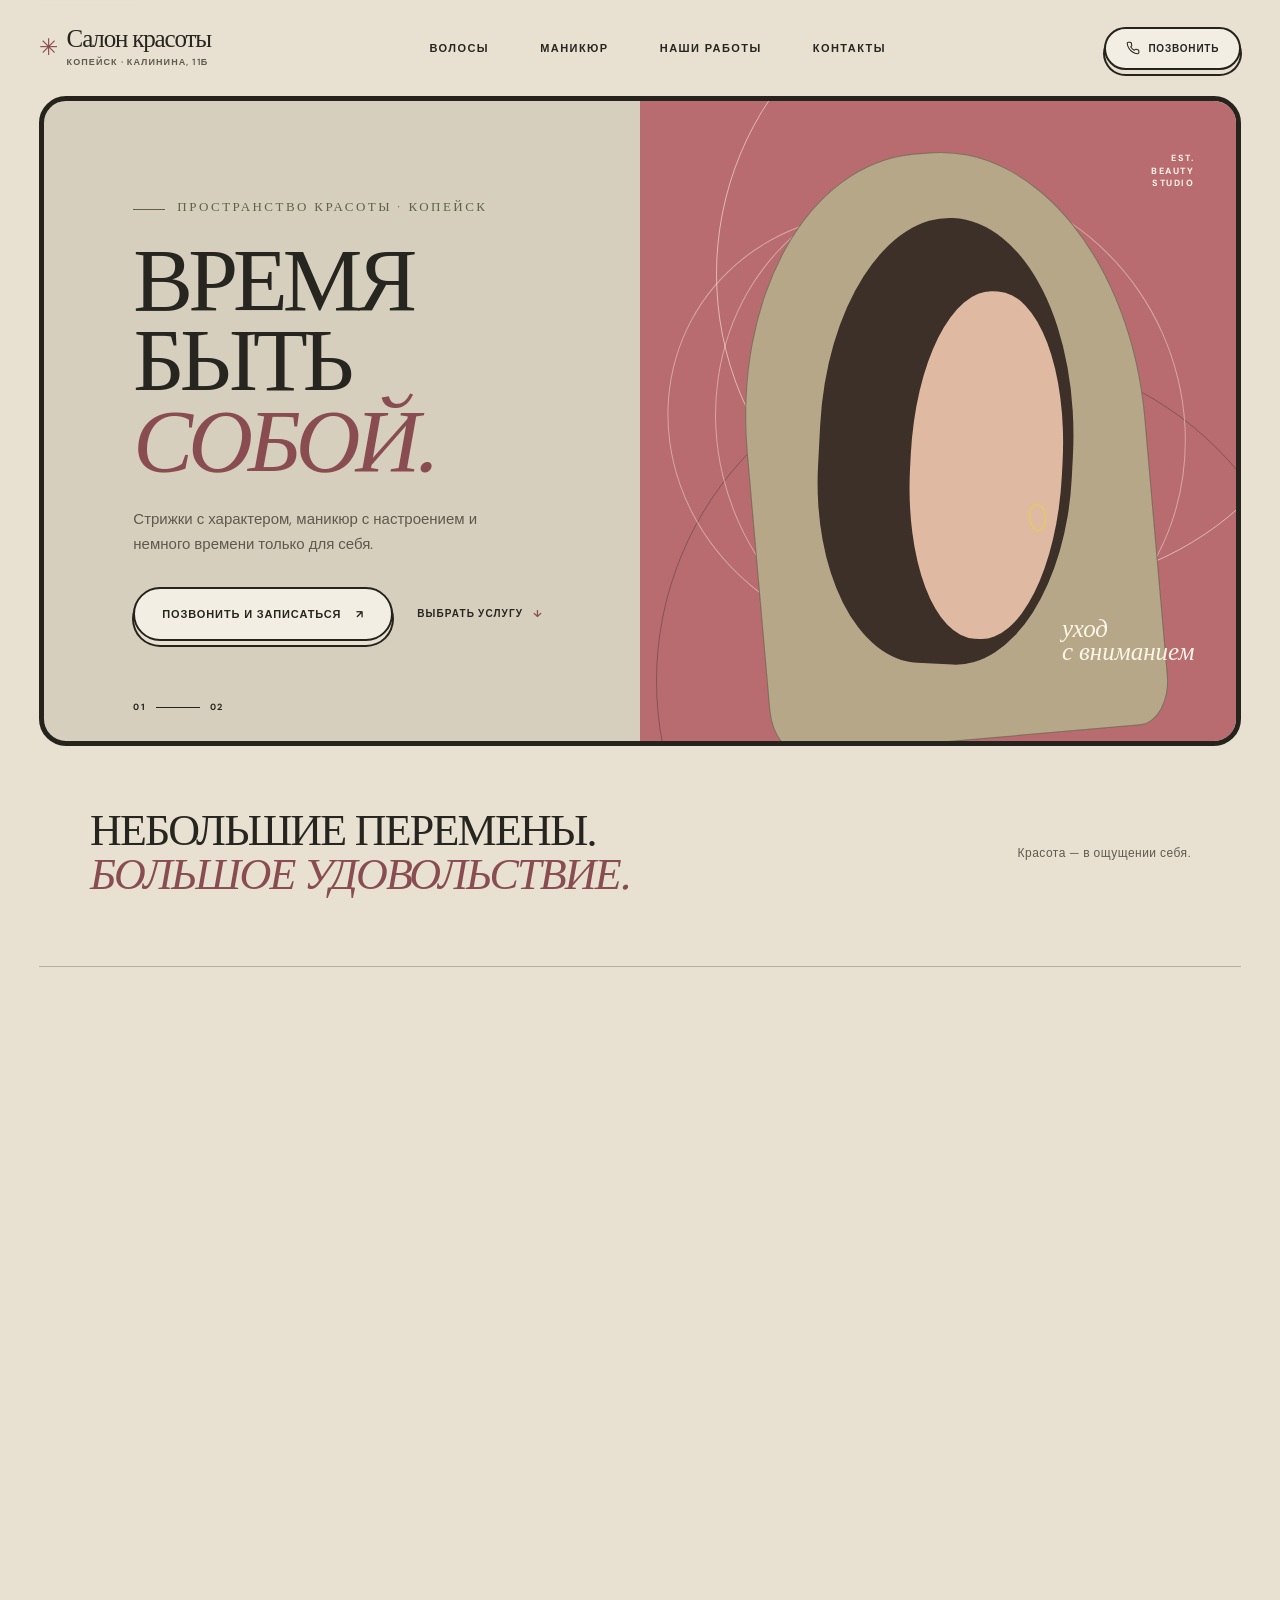
==== index.html @ 10f9276c "Add files via upload" ====
<!doctype html>
<html lang="ru">
  <head>
    <meta charset="utf-8">
    <meta name="viewport" content="width=device-width, initial-scale=1">
    <meta name="description" content="Салон красоты в Копейске на Калинина, 11Б: стрижки, окрашивание и маникюр. Ежедневно 10:00–19:00. Запись по телефону 8 902 618-16-42.">
    <meta name="theme-color" content="#e8e1d1">
    <meta name="format-detection" content="telephone=no">
    <title>Салон красоты в Копейске — красота в деталях</title>
    <meta property="og:type" content="website">
    <meta property="og:locale" content="ru_RU">
    <meta property="og:site_name" content="Салон красоты в Копейске">
    <meta property="og:title" content="Салон красоты в Копейске — красота в деталях">
    <meta property="og:description" content="Стрижки, окрашивание и маникюр на Калинина, 11Б в Копейске. Ежедневно 10:00–19:00. Запись по телефону 8 902 618-16-42.">
    <meta property="og:image" content="og-image.png">
    <meta property="og:image:width" content="1200">
    <meta property="og:image:height" content="630">
    <meta property="og:image:alt" content="Салон красоты в Копейске: логотип, адрес и телефон">
    <meta name="twitter:card" content="summary_large_image">
    <meta name="twitter:title" content="Салон красоты в Копейске — красота в деталях">
    <meta name="twitter:description" content="Стрижки, окрашивание и маникюр на Калинина, 11Б в Копейске. Ежедневно 10:00–19:00. Запись по телефону 8 902 618-16-42.">
    <meta name="twitter:image" content="og-image.png">
    <meta name="twitter:image:alt" content="Салон красоты в Копейске: логотип, адрес и телефон">
    <link rel="icon" href="favicon.svg" type="image/svg+xml">
    <link rel="icon" href="favicon.png" sizes="64x64" type="image/png">
    <link rel="preconnect" href="https://fonts.googleapis.com">
    <link rel="preconnect" href="https://fonts.gstatic.com" crossorigin>
    <link href="https://fonts.googleapis.com/css2?family=DM+Sans:wght@400;500;600;700&family=Goudy+Bookletter+1911&family=Sorts+Mill+Goudy:ital@0;1&display=swap" rel="stylesheet">
    <link rel="stylesheet" href="style.css">
    <script src="script.js" defer></script>
    <script type="application/ld+json">
      {
        "@context": "https://schema.org",
        "@type": "HairSalon",
        "name": "Салон красоты в Копейске",
        "description": "Салон красоты на Калинина, 11Б в Копейске: стрижки, окрашивание и маникюр. Запись по телефону.",
        "telephone": "+79026181642",
        "url": "/",
        "image": "og-image.png",
        "priceRange": "₽₽",
        "areaServed": "Копейск",
        "address": {
          "@type": "PostalAddress",
          "streetAddress": "ул. Калинина, 11Б",
          "addressLocality": "Копейск",
          "addressRegion": "Челябинская область",
          "postalCode": "456610",
          "addressCountry": "RU"
        },
        "geo": {
          "@type": "GeoCoordinates",
          "latitude": 55.0975,
          "longitude": 61.6125
        },
        "hasMap": "https://yandex.ru/maps/?ll=61.6125%2C55.0975&z=17&pt=61.6125%2C55.0975%2Cpm2rdm",
        "openingHoursSpecification": {
          "@type": "OpeningHoursSpecification",
          "dayOfWeek": ["Monday", "Tuesday", "Wednesday", "Thursday", "Friday", "Saturday", "Sunday"],
          "opens": "10:00",
          "closes": "19:00"
        }
      }
    </script>
  </head>
  <body>
    <a class="skip-link" href="#main">К содержанию</a>
    <header class="site-header">
      <a class="brand" href="index.html"><span class="brand-mark" aria-hidden="true">✳</span><span>Салон красоты<small>Копейск · Калинина, 11Б</small></span></a>
      <button class="menu-toggle" type="button" aria-expanded="false" aria-controls="header-panel" aria-label="Открыть меню">
        <svg class="menu-icon menu-icon-open" viewBox="0 0 24 24" fill="currentColor" aria-hidden="true"><circle cx="5" cy="12" r="1.9"/><circle cx="12" cy="12" r="1.9"/><circle cx="19" cy="12" r="1.9"/></svg>
        <svg class="menu-icon menu-icon-close" viewBox="0 0 24 24" fill="none" stroke="currentColor" stroke-width="1.8" stroke-linecap="round" aria-hidden="true"><path d="M6 6l12 12M18 6L6 18"/></svg>
      </button>
      <div class="header-panel" id="header-panel">
        <nav class="main-nav" aria-label="Главная навигация">
          <a href="hair.html">Волосы</a><a href="nails.html">Маникюр</a><a href="works.html">Наши работы</a><a href="#contacts">Контакты</a>
        </nav>
        <p class="panel-hours">Ежедневно 10:00–19:00</p>
        <div class="header-actions">
          <a class="button button-small header-call" href="tel:+79026181642">
            <svg viewBox="0 0 24 24" fill="none" stroke="currentColor" stroke-width="1.8" stroke-linecap="round" stroke-linejoin="round" aria-hidden="true"><path d="M22 16.92v3a2 2 0 0 1-2.18 2 19.79 19.79 0 0 1-8.63-3.07 19.5 19.5 0 0 1-6-6 19.79 19.79 0 0 1-3.07-8.67A2 2 0 0 1 4.11 2h3a2 2 0 0 1 2 1.72 12.84 12.84 0 0 0 .7 2.81 2 2 0 0 1-.45 2.11L8.09 9.91a16 16 0 0 0 6 6l1.27-1.27a2 2 0 0 1 2.11-.45 12.84 12.84 0 0 0 2.81.7A2 2 0 0 1 22 16.92z"/></svg>
            Позвонить
          </a>
          <a class="button button-small header-map" href="#contacts">
            <svg viewBox="0 0 24 24" fill="none" stroke="currentColor" stroke-width="1.8" stroke-linecap="round" stroke-linejoin="round" aria-hidden="true"><path d="M21 10c0 7-9 13-9 13s-9-6-9-13a9 9 0 0 1 18 0z"/><circle cx="12" cy="10" r="3"/></svg>
            Найти нас
          </a>
        </div>
      </div>
    </header>

    <main id="main" tabindex="-1">
      <section class="hero" aria-labelledby="hero-title">
        <div class="hero-copy">
          <p class="eyebrow"><span class="eyebrow-line"></span> Пространство красоты · Копейск</p>
          <h1 id="hero-title">Время<br>быть <em>собой.</em></h1>
          <p class="hero-description">Стрижки с характером, маникюр с настроением и немного времени только для себя.</p>
          <div class="hero-actions">
            <a class="button" href="tel:+79026181642">Позвонить и записаться <span aria-hidden="true">↗</span></a>
            <a class="text-link" href="#services">Выбрать услугу <span aria-hidden="true">↓</span></a>
          </div>
          <span class="hero-index">01 <i></i> 02</span>
        </div>
        <div class="hero-illustration" aria-hidden="true">
          <div class="orbit orbit-one"></div><div class="orbit orbit-two"></div>
          <div class="portrait-shape"><span class="portrait-hair"></span><span class="portrait-face"></span><span class="portrait-earring"></span></div>
          <span class="art-caption">уход<br>с вниманием</span><span class="art-stamp">EST.<br>BEAUTY<br>STUDIO</span>
        </div>
      </section>

      <section class="intro-strip" aria-label="О салоне"><p>Небольшие перемены.<br><em>Большое удовольствие.</em></p><span>Красота — в ощущении себя.</span></section>

      <section class="services-section" id="services" aria-labelledby="services-title">
        <div class="section-heading"><div><p class="eyebrow"><span class="eyebrow-line"></span> Выберите своё</p><h2 id="services-title">Услуги <em>с заботой.</em></h2></div><p>Подробности, цены и всё важное о каждом направлении — на отдельных страницах.</p></div>
        <div class="service-cards">
          <a class="service-card hair-card" href="hair.html"><span class="card-number">01 / ВОЛОСЫ</span><span class="card-art hair-art" aria-hidden="true"><i></i><i></i><i></i></span><span class="card-bottom"><span><strong>Мастер волос</strong><small>Стрижки · цвет · укладка</small></span><b aria-hidden="true">↗</b></span></a>
          <a class="service-card nails-card" href="nails.html"><span class="card-number">02 / НОГТИ</span><span class="card-art nails-art" aria-hidden="true"><i></i><i></i><i></i></span><span class="card-bottom"><span><strong>Мастер маникюра</strong><small>Уход · покрытие · дизайн</small></span><b aria-hidden="true">↗</b></span></a>
        </div>
      </section>

      <section class="visit-banner">
        <svg class="visit-flower" viewBox="0 0 220 260" fill="none" stroke="currentColor" stroke-width="1.2" stroke-linecap="round" stroke-linejoin="round" aria-hidden="true">
          <g opacity=".6">
            <path d="M110 252V130"/>
            <path d="M110 200c-26-2-43-16-49-43 27 0 45 15 49 43Z"/>
            <path d="M110 222c24-2 40-14 46-39-24 0-42 13-46 39Z"/>
            <ellipse cx="110" cy="84" rx="16" ry="40"/>
            <ellipse cx="110" cy="84" rx="16" ry="40" transform="rotate(60 110 84)"/>
            <ellipse cx="110" cy="84" rx="16" ry="40" transform="rotate(120 110 84)"/>
            <circle cx="110" cy="84" r="9"/>
          </g>
        </svg>
        <p class="eyebrow"><span class="eyebrow-line"></span> Будем рады знакомству</p>
        <h2>Ваше место<br><em>уже ждёт.</em></h2>
        <a class="button button-light" href="tel:+79026181642">Позвонить и записаться <span aria-hidden="true">↗</span></a>
      </section>

      <section class="contact-section" id="contacts" aria-labelledby="contacts-title">
        <div class="contact-copy">
          <p class="eyebrow"><span class="eyebrow-line"></span> Контакты</p>
          <h2 id="contacts-title">Запишитесь<br><em>по звонку.</em></h2>
          <p class="contact-note">Онлайн-записи нет — просто позвоните, и мы подберём удобное время и мастера.</p>
          <div class="contact-item">
            <span class="contact-label">Телефон</span>
            <div class="phone-line">
              <a class="contact-phone" href="tel:+79026181642">8 902 618-16-42</a>
              <button class="copy-button" type="button" data-copy="+79026181642" aria-label="Скопировать номер телефона 8 902 618-16-42">
                <svg viewBox="0 0 24 24" fill="none" stroke="currentColor" stroke-width="1.8" stroke-linecap="round" stroke-linejoin="round" aria-hidden="true"><rect x="9" y="9" width="11" height="11" rx="2"/><path d="M5 15H4a2 2 0 0 1-2-2V4a2 2 0 0 1 2-2h9a2 2 0 0 1 2 2v1"/></svg>
                <span class="copy-label" role="status" aria-live="polite">Скопировать</span>
              </button>
            </div>
          </div>
          <div class="contact-item">
            <span class="contact-label">Адрес</span>
            <p>г. Копейск, ул. Калинина, 11Б<br>(вход со двора)</p>
            <a class="contact-route" href="https://yandex.ru/maps/?rtext=~55.0975%2C61.6125&amp;rtt=auto" target="_blank" rel="noopener">Построить маршрут <span aria-hidden="true">↗</span></a>
          </div>
          <div class="contact-item">
            <span class="contact-label">График</span>
            <p>Ежедневно 10:00–19:00</p>
          </div>
          <div class="contact-item">
            <span class="contact-label">ВКонтакте</span>
            <a class="contact-route" href="https://vk.ru/club201550318" target="_blank" rel="noopener">Наша группа ВКонтакте <span aria-hidden="true">↗</span></a>
          </div>
          <a class="button" href="tel:+79026181642">Позвонить <span aria-hidden="true">↗</span></a>
        </div>
        <div class="contact-map">
          <iframe src="https://yandex.ru/map-widget/v1/?ll=61.6125%2C55.0975&amp;z=17&amp;pt=61.6125%2C55.0975%2Cpm2rdm" title="Салон красоты на карте: Копейск, ул. Калинина, 11Б" loading="lazy" allowfullscreen></iframe>
          <a class="map-overlay" href="https://yandex.ru/maps/?ll=61.6125%2C55.0975&amp;z=17&amp;pt=61.6125%2C55.0975%2Cpm2rdm" target="_blank" rel="noopener" aria-label="Открыть карту в Яндекс.Картах"></a>
          <a class="map-link" href="https://yandex.ru/maps/?ll=61.6125%2C55.0975&amp;z=17&amp;pt=61.6125%2C55.0975%2Cpm2rdm" target="_blank" rel="noopener">Открыть в Яндекс.Картах <span aria-hidden="true">↗</span></a>
        </div>
      </section>
    </main>

    <footer class="site-footer">
      <a class="brand footer-brand" href="index.html"><span class="brand-mark" aria-hidden="true">✳</span><span>Салон красоты<small>Копейск · Калинина, 11Б</small></span></a>
      <div class="footer-contact">
        <span>ЗАПИСЬ И ВОПРОСЫ</span>
        <div class="phone-line">
          <a class="footer-phone" href="tel:+79026181642">8 902 618-16-42</a>
          <button class="copy-button" type="button" data-copy="+79026181642" aria-label="Скопировать номер телефона 8 902 618-16-42">
            <svg viewBox="0 0 24 24" fill="none" stroke="currentColor" stroke-width="1.8" stroke-linecap="round" stroke-linejoin="round" aria-hidden="true"><rect x="9" y="9" width="11" height="11" rx="2"/><path d="M5 15H4a2 2 0 0 1-2-2V4a2 2 0 0 1 2-2h9a2 2 0 0 1 2 2v1"/></svg>
            <span class="copy-label" role="status" aria-live="polite">Скопировать</span>
          </button>
        </div>
      </div>
      <div class="footer-contact">
        <span>МЫ ЗДЕСЬ</span>
        <p>г. Копейск, ул. Калинина, 11Б<br>(вход со двора)</p>
        <p class="footer-hours">Ежедневно 10:00–19:00</p>
        <a class="footer-map-link" href="https://yandex.ru/maps/?ll=61.6125%2C55.0975&amp;z=17&amp;pt=61.6125%2C55.0975%2Cpm2rdm" target="_blank" rel="noopener">Найти на карте ↗</a>
        <a class="footer-map-link" href="https://vk.ru/club201550318" target="_blank" rel="noopener">ВКонтакте ↗</a>
      </div>
      <small class="copyright">Красота в деталях.</small>
    </footer>
  </body>
</html>
---- style.css ----
:root {
  color-scheme: light;
  --paper: #e8e1d1;
  --paper-light: #f3eee3;
  --ink: #27251f;
  --muted: #5f5a4e;
  --line: #26231d;
  --rose: #b96c70;
  --rose-dark: #884c51;
  --olive: #5e6249;
  --frame: clamp(7px, 1.15vw, 16px);
  --serif: "Goudy Bookletter 1911", "Sorts Mill Goudy", Georgia, serif;
  --body: "DM Sans", Arial, sans-serif;
}

* { box-sizing: border-box; }
html { scroll-behavior: smooth; scroll-padding-top: 110px; -webkit-text-size-adjust: 100%; }
body {
  min-width: 260px;
  margin: 0;
  color: var(--ink);
  background: var(--paper);
  font-family: var(--body);
  -webkit-font-smoothing: antialiased;
  -webkit-tap-highlight-color: transparent;
}
a { color: inherit; }
img, iframe { max-width: 100%; }
.skip-link { position: fixed; z-index: 100; top: 12px; left: 12px; padding: 14px 20px; border: 2px solid var(--line); border-radius: 999px; background: var(--paper-light); color: var(--ink); box-shadow: 0 6px 18px rgb(39 37 31 / 18%); font: 700 11px/1 var(--body); letter-spacing: .08em; text-decoration: none; text-transform: uppercase; transform: translateY(-180%); transition: transform .22s ease; }
.skip-link:focus { transform: translateY(0); }
main:focus { outline: none; }

.site-header, main, .site-footer { width: min(1320px, calc(100% - 2 * var(--frame) - 48px)); margin-inline: auto; }
.site-header { position: sticky; top: 0; z-index: 60; min-height: 96px; display: flex; align-items: center; justify-content: space-between; gap: 24px; }
.site-header::before { position: absolute; z-index: -1; inset: 0 -16px; border: 1px solid rgb(39 37 31 / 0%); border-radius: 0 0 22px 22px; background: rgb(232 225 209 / 0%); box-shadow: 0 10px 30px rgb(39 37 31 / 0%); backdrop-filter: blur(0); content: ""; pointer-events: none; transition: background .35s ease, border-color .35s ease, box-shadow .35s ease, backdrop-filter .35s ease; }
.site-header.is-scrolled::before { border-color: rgb(39 37 31 / 14%); background: rgb(232 225 209 / 92%); box-shadow: 0 10px 30px rgb(39 37 31 / 9%); backdrop-filter: blur(14px); }
.site-header .brand { transform-origin: left center; transition: transform .35s ease; }
.site-header.is-scrolled .brand { transform: scale(.95); }
.scroll-progress { position: absolute; z-index: 2; right: -16px; bottom: 0; left: -16px; height: 2px; border-radius: 2px; transform: scaleX(0); transform-origin: left center; background: var(--rose-dark); opacity: 0; pointer-events: none; transition: opacity .3s ease; }
.site-header.is-scrolled .scroll-progress { opacity: 1; }
.brand { display: inline-flex; align-items: center; gap: 10px; color: var(--ink); text-decoration: none; font: 400 25px/0.95 var(--serif); letter-spacing: -.045em; white-space: nowrap; }
.brand-mark { font: 23px/1 var(--body); color: var(--rose-dark); }
.brand small { display: block; margin-top: 7px; color: var(--muted); font: 600 9px/1.1 var(--body); letter-spacing: .12em; text-transform: uppercase; }
.main-nav { display: flex; align-items: center; gap: clamp(18px, 4vw, 54px); }
.main-nav a { position: relative; padding: 8px 0; color: var(--ink); font-size: 11px; font-weight: 700; letter-spacing: .13em; text-decoration: none; text-transform: uppercase; }
.main-nav a::after { position: absolute; right: 100%; bottom: 0; left: 0; height: 1px; background: var(--rose-dark); content: ""; transition: right .25s ease; }
.main-nav a:hover::after, .main-nav a.active::after { right: 0; }
.button { display: inline-flex; align-items: center; justify-content: center; gap: 15px; min-height: 54px; padding: 0 27px; border: 2px solid var(--line); border-radius: 999px; color: var(--ink); background: var(--paper-light); box-shadow: 0 5px 0 -1px var(--paper), 0 5px 0 1px var(--line); font-size: 11px; font-weight: 700; letter-spacing: .08em; text-decoration: none; text-transform: uppercase; transition: transform .22s ease, box-shadow .22s ease, background .22s ease; }
.button:hover { transform: translateY(3px); box-shadow: 0 2px 0 -1px var(--paper), 0 2px 0 1px var(--line); background: #fffaf0; }
.button:focus-visible, a:focus-visible, button:focus-visible { outline: 3px solid var(--rose); outline-offset: 5px; }
.button-small { min-height: 43px; padding-inline: 20px; font-size: 10px; }
.header-call { flex: 0 0 auto; gap: 8px; }
.header-call svg, .header-map svg { width: 14px; height: 14px; }
.header-panel { display: contents; }
.panel-hours { display: none; }
.header-actions { display: flex; align-items: center; gap: 10px; flex: 0 0 auto; }
.header-map { display: none; }
.menu-toggle { display: none; }
.menu-icon { width: 22px; height: 22px; }
.menu-icon-close { display: none; }

.hero { position: relative; display: grid; grid-template-columns: 1fr 1fr; min-height: min(650px, calc(100svh - 135px)); overflow: hidden; border: 5px solid var(--line); border-radius: 27px; background: #d6cfbd; isolation: isolate; }
.hero-copy { position: relative; z-index: 2; display: flex; flex-direction: column; align-items: flex-start; justify-content: center; padding: clamp(38px, 7vw, 100px); }
.eyebrow { display: flex; align-items: center; gap: 12px; margin: 0 0 24px; color: var(--olive); font: 400 13px/1.2 "Sorts Mill Goudy", Georgia, serif; letter-spacing: .19em; text-transform: uppercase; }
.eyebrow-line { display: inline-block; width: 32px; height: 1px; background: currentColor; }
h1, h2 { margin: 0; font: 400 clamp(48px, 7vw, 92px)/.9 var(--serif); letter-spacing: -.055em; text-transform: uppercase; }
h1 em, h2 em, .intro-strip em { color: var(--rose-dark); font-weight: 400; }
.hero-description { max-width: 370px; margin: 24px 0 29px; color: #5f594d; font-size: 15px; line-height: 1.7; }
.hero-actions { display: flex; align-items: center; flex-wrap: wrap; gap: 24px; }
.text-link { color: var(--ink); font-size: 10px; font-weight: 700; letter-spacing: .11em; text-decoration: none; text-transform: uppercase; }
.text-link span { margin-left: 7px; color: var(--rose-dark); }
.hero-index { position: absolute; bottom: 28px; left: clamp(38px, 7vw, 100px); display: flex; align-items: center; gap: 10px; font-size: 9px; font-weight: 700; letter-spacing: .15em; }
.hero-index i { width: 44px; height: 1px; background: var(--line); }
.hero-illustration { position: relative; min-height: 460px; overflow: hidden; background: var(--rose); }
.hero-illustration::before { position: absolute; top: -22%; right: -18%; width: 105%; aspect-ratio: 1; border: 1px solid rgb(255 246 229 / 55%); border-radius: 50%; content: ""; }
.hero-illustration::after { position: absolute; right: -13%; bottom: -42%; width: 110%; aspect-ratio: 1; border: 1px solid rgb(39 37 31 / 36%); border-radius: 50%; content: ""; }
.orbit { position: absolute; z-index: 1; border: 1px solid rgb(255 246 229 / 43%); border-radius: 50%; }
.orbit-one { inset: 12% 9% 10% 13%; transform: rotate(-24deg); }
.orbit-two { inset: 18% 20% 16% 4%; transform: rotate(28deg); }
.portrait-shape { position: absolute; z-index: 2; inset: 8% 15% 0 18%; overflow: hidden; border: 1px solid rgb(39 37 31 / 40%); border-radius: 48% 48% 8% 8%; background: #b5a787; transform: rotate(-5deg); }
.portrait-face { position: absolute; top: 17%; left: 26%; width: 50%; height: 65%; border-radius: 48% 48% 43% 43%; background: #dfb9a1; transform: rotate(7deg); }
.portrait-hair { position: absolute; z-index: 1; top: 11%; left: 18%; width: 64%; height: 76%; border-radius: 48% 52% 43% 43%; background: #3d3029; transform: rotate(8deg); }
.portrait-hair::after { position: absolute; top: 16%; left: 36%; width: 60%; height: 78%; border-radius: 48%; background: #dfb9a1; content: ""; }
.portrait-earring { position: absolute; z-index: 3; top: 61%; left: 69%; width: 18px; height: 28px; border: 2px solid #e4c66f; border-radius: 50%; }
.art-caption, .art-stamp { position: absolute; z-index: 3; color: #fff5e8; font: italic 25px/.92 var(--serif); }
.art-caption { right: 7%; bottom: 12%; }
.art-stamp { top: 8%; right: 7%; font: 700 9px/1.4 var(--body); letter-spacing: .17em; text-align: right; }

.intro-strip { display: flex; align-items: center; justify-content: space-between; gap: 30px; padding: 63px 4vw 69px; border-bottom: 1px solid rgb(39 37 31 / 27%); }
.intro-strip p { margin: 0; font: 400 clamp(24px, 3.6vw, 44px)/1 var(--serif); letter-spacing: -.04em; text-transform: uppercase; }
.intro-strip > span { color: var(--muted); font-size: 12px; letter-spacing: .04em; }
.services-section { padding: 86px 0 100px; }
.section-heading { display: flex; align-items: flex-end; justify-content: space-between; gap: 40px; margin-bottom: 36px; }
.section-heading .eyebrow { margin-bottom: 17px; }
.section-heading h2 { font-size: clamp(42px, 6vw, 72px); }
.section-heading > p { max-width: 330px; margin: 0 0 4px; color: var(--muted); font-size: 13px; line-height: 1.7; }
.service-cards { display: grid; grid-template-columns: repeat(2, 1fr); gap: 22px; }
.service-card { position: relative; display: flex; min-height: 410px; flex-direction: column; justify-content: space-between; overflow: hidden; padding: 24px; border: 1px solid rgb(39 37 31 / 50%); border-radius: 5px; text-decoration: none; transition: transform .25s ease; }
.service-card:hover { transform: translateY(-5px); }
.hair-card { background: #d5cdb9; }
.nails-card { background: #d9b8ad; }
.card-number { z-index: 1; font-size: 9px; font-weight: 700; letter-spacing: .17em; }
.card-art { position: absolute; inset: 0; display: grid; place-items: center; overflow: hidden; }
.hair-art i { position: absolute; width: 41%; height: 91%; border: 1px solid rgb(39 37 31 / 62%); border-radius: 50% 50% 45% 45%; transform: rotate(var(--turn, -12deg)); }
.hair-art i:nth-child(1) { --turn: -25deg; background: rgb(120 74 62 / 30%); }
.hair-art i:nth-child(2) { --turn: 5deg; width: 34%; }
.hair-art i:nth-child(3) { --turn: 27deg; background: rgb(119 123 96 / 30%); }
.nails-art i { position: absolute; width: 16%; height: 58%; border: 1px solid rgb(39 37 31 / 57%); border-radius: 999px; background: #eee1d0; transform: rotate(var(--turn, -26deg)) translateY(-5%); }
.nails-art i:nth-child(1) { --turn: -36deg; margin-left: -27%; height: 46%; }
.nails-art i:nth-child(2) { --turn: -8deg; }
.nails-art i:nth-child(3) { --turn: 18deg; margin-left: 27%; height: 49%; }
.card-bottom { position: relative; z-index: 1; display: flex; align-items: flex-end; justify-content: space-between; padding: 18px; background: rgb(243 238 227 / 94%); }
.card-bottom strong { display: block; font: 400 28px/1 var(--serif); letter-spacing: -.04em; }
.card-bottom small { display: block; margin-top: 7px; color: var(--muted); font-size: 10px; letter-spacing: .08em; text-transform: uppercase; }
.card-bottom b { font-size: 23px; font-weight: 400; }
.visit-banner { position: relative; overflow: hidden; padding: 70px clamp(28px, 8vw, 100px); color: var(--paper-light); background: var(--ink); }
.visit-banner::after { position: absolute; top: -94%; right: 2%; width: 47%; aspect-ratio: 1; border: 1px solid rgb(243 238 227 / 20%); border-radius: 50%; content: ""; }
.visit-banner .eyebrow { color: #d5c694; }
.visit-banner h2 { position: relative; z-index: 1; margin-bottom: 34px; }
.visit-banner h2 em { color: #d8a3a0; }
.visit-flower { position: absolute; z-index: 0; right: clamp(8px, 5vw, 64px); bottom: -38px; width: clamp(150px, 19vw, 230px); color: #d5c694; pointer-events: none; }
.visit-banner .eyebrow, .visit-banner .button { position: relative; z-index: 1; }
.button-light { position: relative; z-index: 1; color: var(--ink); }

.contact-section { display: grid; grid-template-columns: 1fr 1.05fr; align-items: stretch; gap: clamp(30px, 5vw, 70px); padding: 80px 0 90px; }
.contact-copy { display: flex; flex-direction: column; align-items: flex-start; justify-content: center; }
.contact-copy h2 { margin-bottom: 18px; font-size: clamp(42px, 5.5vw, 70px); }
.contact-note { max-width: 380px; margin: 0 0 28px; color: var(--muted); font-size: 13px; line-height: 1.7; }
.contact-item { width: 100%; padding: 17px 0; border-top: 1px solid rgb(39 37 31 / 24%); }
.contact-item:last-of-type { margin-bottom: 28px; border-bottom: 1px solid rgb(39 37 31 / 24%); }
.contact-label { display: block; margin-bottom: 8px; color: var(--muted); font-size: 9px; font-weight: 700; letter-spacing: .14em; text-transform: uppercase; }
.contact-item p { margin: 0; font-size: 14px; line-height: 1.6; }
.contact-phone { font: 400 clamp(26px, 3vw, 34px)/1 var(--serif); letter-spacing: -.02em; text-decoration: none; }
.contact-route { display: inline-block; margin-top: 10px; color: var(--rose-dark); font-size: 9px; font-weight: 700; letter-spacing: .08em; text-decoration: none; text-transform: uppercase; border-bottom: 1px solid currentColor; padding-bottom: 2px; }
.phone-line { display: flex; align-items: center; flex-wrap: wrap; gap: 10px; }
.copy-button { display: inline-flex; align-items: center; gap: 7px; min-height: 34px; padding: 0 12px; border: 1px solid rgb(39 37 31 / 45%); border-radius: 999px; color: var(--ink); background: transparent; font: 700 9px/1 var(--body); letter-spacing: .09em; text-transform: uppercase; cursor: pointer; transition: background .2s ease, color .2s ease, border-color .2s ease; }
.copy-button svg { width: 14px; height: 14px; flex: 0 0 auto; }
.copy-button:hover { background: var(--paper-light); }
.copy-button.is-copied { color: var(--paper-light); background: var(--ink); border-color: var(--ink); }
.contact-map { position: relative; min-height: 460px; overflow: hidden; border: 1px solid rgb(39 37 31 / 45%); background: #d6cfbd; }
.contact-map iframe { position: absolute; inset: 0; display: block; width: 100%; height: 100%; min-height: 460px; border: 0; }
.map-overlay { display: none; }
.map-link { position: absolute; right: 14px; bottom: 14px; display: inline-flex; align-items: center; justify-content: center; gap: 8px; min-height: 44px; padding: 0 18px; border: 2px solid var(--line); border-radius: 999px; color: var(--paper-light); background: var(--ink); box-shadow: 0 3px 0 rgb(39 37 31 / 25%); font-size: 9px; font-weight: 700; letter-spacing: .08em; text-decoration: none; text-transform: uppercase; }
.map-link:hover { background: #3a372e; }

.site-footer { display: grid; grid-template-columns: 1.3fr 1.1fr 1fr auto; align-items: start; gap: 25px; padding-block: 44px; }
.footer-brand { font-size: 21px; }
.footer-contact span { display: block; margin-bottom: 9px; color: var(--muted); font-size: 8px; font-weight: 700; letter-spacing: .14em; }
.footer-contact a, .footer-contact p { margin: 0; font-size: 12px; font-weight: 600; line-height: 1.6; text-decoration: none; }
.footer-phone { font-size: 13px; }
.footer-map-link { display: inline-block; margin-top: 8px; padding-bottom: 2px; color: var(--rose-dark); font-size: 9px; font-weight: 700; letter-spacing: .08em; text-transform: uppercase; border-bottom: 1px solid currentColor; }
.footer-contact .footer-hours { margin-top: 6px; color: var(--muted); font-weight: 500; }
.copyright { align-self: center; justify-self: end; color: var(--muted); font-size: 9px; }

.inner-page { padding-bottom: 65px; }
.page-hero { position: relative; min-height: 430px; overflow: hidden; padding: clamp(36px, 7vw, 80px); border: 5px solid var(--line); background: #d6cfbd; isolation: isolate; }
.page-hero > :not(.page-art) { position: relative; z-index: 2; }
.page-hero h1 { max-width: 650px; font-size: clamp(52px, 7vw, 88px); }
.page-hero > p:not(.eyebrow) { max-width: 430px; margin: 20px 0 27px; color: var(--muted); font-size: 14px; line-height: 1.7; }
.page-art { position: absolute; z-index: 1; top: 0; right: 0; width: 42%; height: 100%; overflow: hidden; background: var(--rose); }
.page-art::before, .page-art::after { position: absolute; border: 1px solid rgb(243 238 227 / 48%); border-radius: 50%; content: ""; }
.page-art::before { inset: 7% -20% -22% 6%; }
.page-art::after { inset: 21% 10% 5% -8%; }
.hair-page-art span { position: absolute; top: 14%; left: 34%; width: 42%; height: 82%; border: 1px solid rgb(39 37 31 / 60%); border-radius: 49% 51% 5% 5%; background: #805148; }
.hair-page-art i { position: absolute; top: 8%; left: 28%; width: 47%; height: 90%; border: 1px solid rgb(39 37 31 / 50%); border-radius: 48%; transform: rotate(18deg); }
.nails-page-art { background: #a58e6e; }
.nails-page-art span { position: absolute; top: 20%; left: 31%; width: 28%; height: 60%; border: 1px solid rgb(39 37 31 / 55%); border-radius: 55% 45% 48% 52%; background: #ecd8c4; transform: rotate(25deg); }
.nails-page-art i, .nails-page-art b { position: absolute; top: 39%; left: 57%; width: 24%; height: 34%; border: 1px solid rgb(39 37 31 / 55%); border-radius: 50%; background: #d5a4a0; transform: rotate(42deg); }
.nails-page-art b { top: 17%; left: 63%; width: 13%; height: 13%; background: transparent; }
.works-hero { background: #d9c7b7; }
.works-page-art { display: grid; place-items: center; background: #777b60; }
.works-page-art span { z-index: 1; color: #f5eddf; font: italic clamp(38px, 6vw, 78px)/.8 var(--serif); }
.works-page-art i { position: absolute; inset: 14%; border: 1px solid rgb(243 238 227 / 50%); border-radius: 50%; transform: rotate(35deg) scaleX(.7); }
.price-section { padding: 76px 0 0; }
.price-section .section-heading { align-items: flex-end; }
.price-list { padding: 0; margin: 0 0 32px; list-style: none; border-top: 1px solid rgb(39 37 31 / 55%); }
.price-list li { display: flex; justify-content: space-between; gap: 20px; padding: 18px 4px; border-bottom: 1px solid rgb(39 37 31 / 24%); font-size: 14px; }
.price-list strong { flex: 0 0 auto; color: var(--rose-dark); font-size: 13px; }
.next-service { display: flex; justify-content: flex-end; padding-top: 56px; }
.next-service a { font: 400 25px/1 var(--serif); text-decoration: none; }
.next-service span { margin-inline: 8px; color: var(--rose-dark); }
.gallery-placeholder { position: relative; min-height: 320px; margin-top: 65px; padding: 50px; overflow: hidden; background: var(--paper-light); }
.gallery-placeholder h2 { font-size: clamp(40px, 6vw, 64px); }
.gallery-placeholder > p:not(.eyebrow) { max-width: 420px; color: var(--muted); line-height: 1.7; }
.gallery-swatch { position: absolute; top: -27%; right: 7%; display: grid; width: 300px; aspect-ratio: 1; place-items: center; border: 1px solid rgb(39 37 31 / 35%); border-radius: 50%; background: #d7b7ac; }
.gallery-swatch span { color: #f3eee3; font-size: 100px; }

@media (min-width: 1600px) {
  html { scroll-padding-top: 124px; }
  .site-header, main, .site-footer { width: min(1560px, calc(100% - 2 * var(--frame) - 64px)); }
  .site-header { min-height: 108px; }
  .brand { font-size: 29px; }
  .brand-mark { font-size: 27px; }
  .brand small { font-size: 10px; }
  .main-nav a { font-size: 12px; }
  .button { font-size: 12px; }
  .button-small { font-size: 11px; }
  h1, h2 { font-size: clamp(72px, 5.4vw, 108px); }
  .hero { min-height: min(760px, calc(100svh - 150px)); }
  .hero-copy { padding: clamp(52px, 6vw, 96px); }
  .hero-illustration { min-height: 560px; }
  .hero-description { max-width: 420px; font-size: 16px; }
  .intro-strip { padding: 72px 5vw 80px; }
  .intro-strip p { font-size: clamp(30px, 2.6vw, 50px); }
  .services-section { padding: 100px 0 116px; }
  .section-heading h2 { font-size: clamp(52px, 4.2vw, 78px); }
  .section-heading > p { max-width: 360px; font-size: 14px; }
  .service-card { min-height: 470px; padding: 28px; }
  .visit-banner { padding: 88px clamp(40px, 7vw, 120px); }
  .visit-banner h2 { margin-bottom: 40px; }
  .contact-section { gap: clamp(40px, 4vw, 84px); padding: 100px 0 116px; }
  .contact-copy h2 { font-size: clamp(50px, 4.2vw, 76px); }
  .contact-map, .contact-map iframe { min-height: 520px; }
  .page-hero h1 { font-size: clamp(72px, 5.2vw, 104px); }
  .gallery-placeholder h2 { font-size: clamp(52px, 4.6vw, 80px); }
  .price-list li { padding-block: 20px; font-size: 15px; }
  .price-list strong { font-size: 14px; }
  .site-footer { padding-block: 56px; }
  .gallery-placeholder { padding: 64px; }
}

@media (min-width: 2200px) {
  html { scroll-padding-top: 140px; }
  .site-header, main, .site-footer { width: min(1880px, calc(100% - 2 * var(--frame) - 80px)); }
  .site-header { min-height: 120px; }
  h1, h2 { font-size: clamp(88px, 5.4vw, 132px); }
  .section-heading h2 { font-size: clamp(64px, 4.4vw, 96px); }
  .contact-copy h2 { font-size: clamp(62px, 4.4vw, 94px); }
  .page-hero h1 { font-size: clamp(88px, 5.4vw, 126px); }
  .gallery-placeholder h2 { font-size: clamp(64px, 4.8vw, 96px); }
  .hero { min-height: min(900px, calc(100svh - 170px)); }
  .hero-illustration { min-height: 640px; }
  .service-card { min-height: 540px; }
  .contact-map, .contact-map iframe { min-height: 580px; }
}

@media (min-width: 3000px) {
  .site-header, main, .site-footer { width: min(2160px, calc(100% - 2 * var(--frame) - 96px)); }
  h1, h2 { font-size: clamp(110px, 5.2vw, 156px); }
  .hero { min-height: min(1000px, calc(100svh - 190px)); }
}

@media (min-width: 801px) and (max-width: 900px) {
  .brand { font-size: 22px; }
  .main-nav { gap: 18px; }
}

@media (max-width: 800px) {
  html { scroll-padding-top: 86px; }
  .site-header, main, .site-footer { width: calc(100% - 2 * var(--frame) - 28px); }
  .site-header { z-index: 60; min-height: 72px; gap: 13px; padding-block: 10px; }
  .brand { font-size: 20px; }
  .brand small { font-size: 7px; }

  .menu-toggle { display: grid; flex: 0 0 auto; width: 46px; height: 46px; padding: 0; place-items: center; border: 2px solid var(--line); border-radius: 50%; color: var(--ink); background: var(--paper-light); cursor: pointer; }
  .site-header.is-open .menu-icon-open { display: none; }
  .site-header.is-open .menu-icon-close { display: block; }
  .header-panel { position: absolute; z-index: 50; top: calc(100% + 6px); right: 0; left: 0; display: flex; flex-direction: column; gap: 14px; max-height: calc(100svh - 86px); overflow-y: auto; overscroll-behavior: contain; padding: 12px 14px; border: 2px solid var(--line); border-radius: 20px; background: var(--paper-light); box-shadow: 0 18px 40px rgb(39 37 31 / 22%); opacity: 0; visibility: hidden; transform: translateY(-10px) scale(.985); transform-origin: top center; transition: opacity .24s ease, transform .24s ease, visibility 0s linear .24s; }
  .site-header.is-open .header-panel { opacity: 1; visibility: visible; transform: none; transition: opacity .24s ease, transform .24s ease, visibility 0s; }
  .panel-hours { display: block; margin: 0; padding: 11px 6px 0; border-top: 1px solid rgb(39 37 31 / 18%); color: var(--muted); font-size: 10px; font-weight: 700; letter-spacing: .08em; text-transform: uppercase; }
  .header-panel .main-nav a, .header-panel .header-actions, .header-panel .panel-hours { opacity: 0; transform: translateY(-8px); transition: opacity .22s ease, transform .22s ease; }
  .site-header.is-open .header-panel .main-nav a, .site-header.is-open .header-panel .header-actions, .site-header.is-open .header-panel .panel-hours { opacity: 1; transform: none; }
  .site-header.is-open .header-panel .main-nav a:nth-child(1) { transition-delay: .03s; }
  .site-header.is-open .header-panel .main-nav a:nth-child(2) { transition-delay: .07s; }
  .site-header.is-open .header-panel .main-nav a:nth-child(3) { transition-delay: .11s; }
  .site-header.is-open .header-panel .main-nav a:nth-child(4) { transition-delay: .15s; }
  .site-header.is-open .header-panel .panel-hours { transition-delay: .17s; }
  .site-header.is-open .header-panel .header-actions { transition-delay: .21s; }
  .main-nav { flex-direction: column; align-items: stretch; gap: 0; }
  .main-nav a { display: flex; align-items: center; min-height: 44px; padding: 0 6px; border-bottom: 1px solid rgb(39 37 31 / 14%); font-size: 11px; letter-spacing: .09em; }
  .main-nav a:last-child { border-bottom: 0; }
  .main-nav a::after { display: none; }
  .main-nav a.active { color: var(--rose-dark); }
  .header-actions { display: grid; grid-template-columns: 1fr 1fr; gap: 8px; }
  .header-map { display: inline-flex; }
  .header-actions .button { width: 100%; min-height: 46px; font-size: 9px; }

  .button-small { min-height: 38px; padding-inline: 13px; font-size: 8px; }
  .hero { min-height: 500px; }
  .hero-copy { padding: 38px; }
  .hero-illustration { min-height: 420px; }
  .site-footer { grid-template-columns: 1fr 1fr; }
  .footer-brand { grid-column: 1 / -1; }
  .copyright { grid-column: 1 / -1; justify-self: start; }
  .contact-section { grid-template-columns: 1fr; gap: 36px; padding: 60px 0 70px; }
  .contact-copy h2 { font-size: clamp(42px, 7vw, 60px); }
  .contact-map, .contact-map iframe { min-height: 380px; }
}

@media (max-width: 580px) {
  html { scroll-padding-top: 78px; }
  .site-header, main, .site-footer { width: calc(100% - 2 * var(--frame) - 24px); }
  .site-header { min-height: 64px; flex-wrap: nowrap; row-gap: 0; padding-block: 8px; }
  .brand { font-size: 18px; }
  .brand small { font-size: 7px; }
  .menu-toggle { width: 44px; height: 44px; }
  .header-panel { padding: 10px 12px; border-radius: 18px; }
  .main-nav a { min-height: 46px; font-size: 11px; }
  .header-actions .button { min-height: 48px; gap: 7px; padding-inline: 8px; font-size: 10px; }
  .header-actions .button svg { width: 14px; height: 14px; }

  .hero { grid-template-columns: 1fr; min-height: 0; border-width: 4px; border-radius: 20px; }
  .hero-copy { min-height: 0; padding: 30px 22px 24px; }
  .hero h1 { font-size: clamp(44px, 13vw, 60px); }
  .eyebrow { margin-bottom: 18px; font-size: 10px; letter-spacing: .14em; }
  .hero-description { max-width: 100%; margin: 16px 0 22px; font-size: 13.5px; line-height: 1.65; }
  .hero-actions { align-items: stretch; flex-direction: column; gap: 12px; }
  .hero-actions .button { width: 100%; }
  .hero-actions .text-link { padding: 8px; text-align: center; }
  .hero-index { position: static; margin-top: 18px; }
  .hero-illustration { min-height: 190px; }
  .portrait-shape { inset: 2% 27% -16% 27%; }
  .art-caption { font-size: 19px; }
  .art-stamp { font-size: 8px; }

  .intro-strip { align-items: flex-start; flex-direction: column; gap: 12px; padding: 36px 2px; }
  .intro-strip p { font-size: clamp(26px, 8.2vw, 32px); }
  .intro-strip > span { font-size: 11px; }
  .services-section { padding: 52px 0 58px; }
  .section-heading { align-items: flex-start; flex-direction: column; gap: 14px; margin-bottom: 22px; }
  .section-heading h2 { font-size: clamp(38px, 11vw, 46px); }
  .section-heading > p { max-width: 100%; font-size: 12px; }
  .service-cards { grid-template-columns: 1fr; gap: 12px; }
  .service-card { min-height: 300px; padding: 20px; }
  .card-bottom { padding: 15px; }
  .card-bottom strong { font-size: 25px; }
  .card-bottom small { font-size: 9px; }
  .visit-banner { padding: 44px 24px; }
  .visit-banner h2 { margin-bottom: 28px; font-size: clamp(40px, 12vw, 52px); }
  .visit-banner .button { width: 100%; }

  .contact-section { gap: 30px; padding: 50px 0 58px; }
  .contact-copy h2 { margin-bottom: 16px; font-size: clamp(36px, 11vw, 48px); }
  .contact-note { margin-bottom: 20px; font-size: 12.5px; }
  .contact-item { padding: 14px 0; }
  .contact-item:last-of-type { margin-bottom: 24px; }
  .contact-phone { font-size: clamp(23px, 7vw, 28px); }
  .copy-button { min-height: 40px; gap: 6px; padding: 0 10px; font-size: 8px; }
  .copy-button svg { width: 13px; height: 13px; }
  .contact-copy > .button { width: 100%; }
  .contact-map, .contact-map iframe { min-height: 300px; }
  .contact-map iframe { pointer-events: auto; }
  .map-overlay { display: none; }
  .map-link { z-index: 2; right: 10px; bottom: 10px; left: 10px; min-height: 46px; font-size: 8px; }

  .site-footer { grid-template-columns: 1fr; gap: 0; padding-block: 36px 28px; }
  .footer-brand { grid-column: auto; margin-bottom: 24px; font-size: 21px; }
  .footer-contact { padding: 16px 0; border-top: 1px solid rgb(39 37 31 / 18%); }
  .footer-contact span { margin-bottom: 7px; }
  .footer-contact a, .footer-contact p { font-size: 13px; }
  .footer-phone { font-size: 16px; }
  .footer-map-link { margin-top: 9px; font-size: 9px; }
  .copyright { grid-column: auto; width: 100%; margin-top: 18px; padding-top: 16px; border-top: 1px solid rgb(39 37 31 / 18%); }

  .inner-page { padding-bottom: 50px; }
  .page-hero { min-height: 0; padding: 30px 22px 210px; border-width: 4px; }
  .page-hero h1 { font-size: clamp(36px, 12vw, 54px); }
  .page-hero > p:not(.eyebrow) { margin: 16px 0 22px; font-size: 13px; }
  .page-hero .button { width: 100%; }
  .page-art { top: auto; bottom: 0; width: 100%; height: 190px; }
  .hair-page-art span { left: 36%; }
  .nails-page-art span { left: 36%; }
  .price-section { padding-top: 50px; }
  .price-section .section-heading { gap: 12px; }
  .price-list { margin-bottom: 26px; }
  .price-list li { align-items: baseline; gap: 14px; padding: 14px 2px; font-size: 13px; line-height: 1.45; }
  .price-list strong { font-size: 12px; white-space: nowrap; }
  .price-section > .button { width: 100%; max-width: 100%; padding-inline: 14px; font-size: 9px; }
  .next-service { justify-content: flex-start; padding-top: 36px; }
  .next-service a { font-size: 21px; }
  .gallery-placeholder { min-height: 0; margin-top: 45px; padding: 32px 22px 205px; }
  .gallery-placeholder h2 { font-size: clamp(34px, 10vw, 44px); }
  .gallery-placeholder > p:not(.eyebrow) { font-size: 13px; }
  .gallery-swatch { top: auto; right: -6%; bottom: -22%; width: 190px; }
  .gallery-swatch span { font-size: 70px; }

  .visit-flower { display: none; }
}

@media (max-width: 380px) {
  .brand { font-size: 17px; }
  .menu-toggle { width: 42px; height: 42px; }
  .hero h1 { font-size: 42px; }
  .hero-illustration { min-height: 170px; }
  .page-hero { padding-bottom: 190px; }
  .page-art { height: 170px; }
  .copy-button { padding-inline: 8px; font-size: 7.5px; }
}

@media (max-width: 340px) {
  .site-header, main, .site-footer { width: calc(100% - 2 * var(--frame) - 16px); }
  .site-header::before, .scroll-progress { right: -8px; left: -8px; }
  .brand { font-size: 16px; }
  .brand small { font-size: 6.5px; letter-spacing: .08em; }
  .menu-toggle { width: 40px; height: 40px; }
  .header-panel { padding: 8px 10px; }
  .main-nav a { min-height: 42px; font-size: 10px; }
  .header-actions .button { min-height: 44px; gap: 5px; padding-inline: 6px; font-size: 9px; }
  .header-actions .button svg { width: 12px; height: 12px; }
  .hero-copy { padding: 26px 18px 22px; }
  .hero h1 { font-size: clamp(36px, 12vw, 44px); }
  .hero-description { font-size: 13px; }
  .hero-index { font-size: 8px; }
  .intro-strip p { font-size: 25px; }
  .section-heading h2 { font-size: clamp(32px, 10.5vw, 40px); }
  .contact-copy h2 { font-size: clamp(32px, 10.5vw, 42px); }
  .contact-phone { font-size: 21px; }
  .copy-button { padding-inline: 7px; font-size: 7px; }
  .copy-button svg { width: 12px; height: 12px; }
  .price-list li { gap: 10px; font-size: 12px; }
  .price-list strong { font-size: 11px; }
  .page-hero { padding: 26px 18px 190px; }
  .page-hero h1 { font-size: clamp(32px, 11vw, 44px); }
  .visit-banner { padding: 38px 18px; }
  .visit-banner h2 { font-size: clamp(34px, 11vw, 44px); }
  .map-link { font-size: 7px; }
}

@media (prefers-reduced-motion: reduce) {
  html { scroll-behavior: auto; }
  *, *::before, *::after { transition-duration: .01ms !important; animation-duration: .01ms !important; animation-iteration-count: 1 !important; }
}
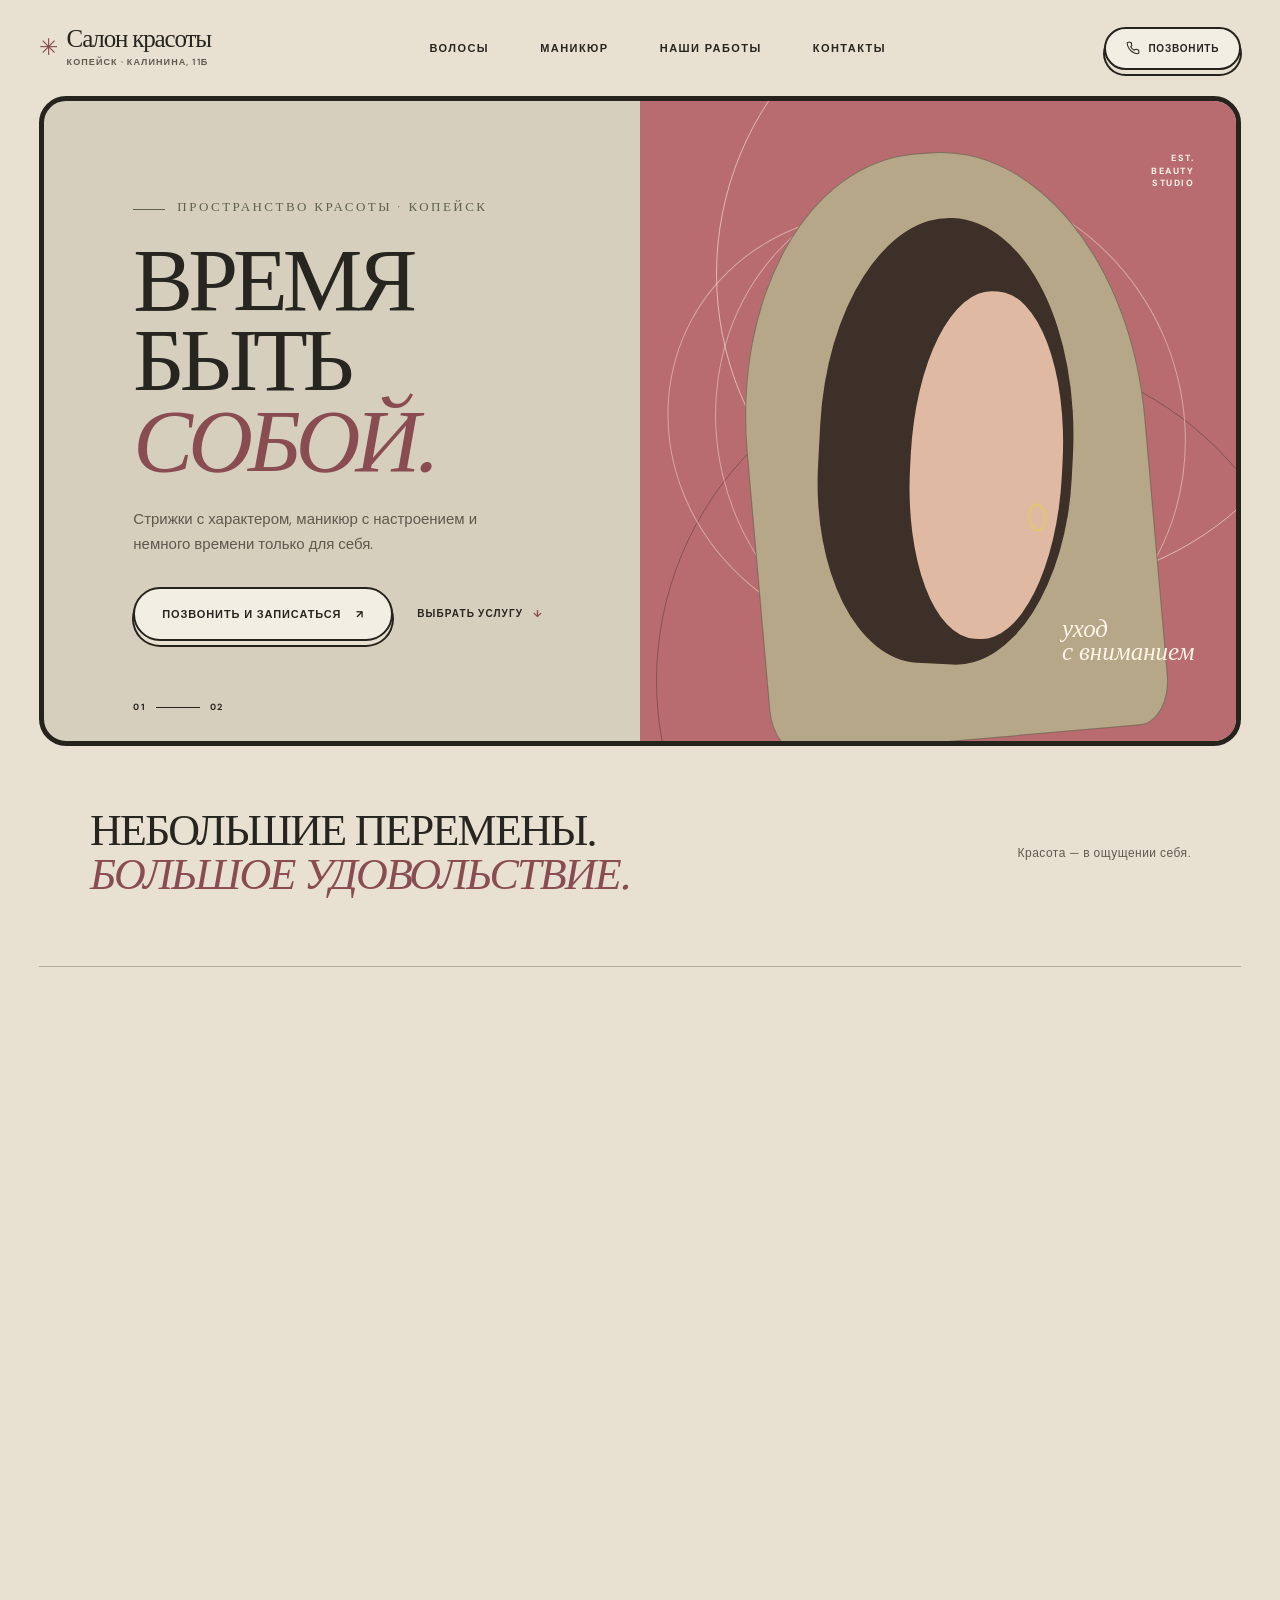
==== commit 63aa911c: "Add files via upload" ====
--- a/index.html
+++ b/index.html
@@ -1,3 +1,4 @@
+
 <!doctype html>
 <html lang="ru">
   <head>
@@ -65,7 +66,7 @@
   <body>
     <a class="skip-link" href="#main">К содержанию</a>
     <header class="site-header">
-      <a class="brand" href="index.html"><span class="brand-mark" aria-hidden="true">✳</span><span>Салон красоты<small>Копейск · Калинина, 11Б</small></span></a>
+      <a class="brand" href="index.html"><span class="brand-mark" aria-hidden="true">✳︎</span><span>Салон красоты<small>Копейск · Калинина, 11Б</small></span></a>
       <button class="menu-toggle" type="button" aria-expanded="false" aria-controls="header-panel" aria-label="Открыть меню">
         <svg class="menu-icon menu-icon-open" viewBox="0 0 24 24" fill="currentColor" aria-hidden="true"><circle cx="5" cy="12" r="1.9"/><circle cx="12" cy="12" r="1.9"/><circle cx="19" cy="12" r="1.9"/></svg>
         <svg class="menu-icon menu-icon-close" viewBox="0 0 24 24" fill="none" stroke="currentColor" stroke-width="1.8" stroke-linecap="round" aria-hidden="true"><path d="M6 6l12 12M18 6L6 18"/></svg>
@@ -95,7 +96,7 @@
           <h1 id="hero-title">Время<br>быть <em>собой.</em></h1>
           <p class="hero-description">Стрижки с характером, маникюр с настроением и немного времени только для себя.</p>
           <div class="hero-actions">
-            <a class="button" href="tel:+79026181642">Позвонить и записаться <span aria-hidden="true">↗</span></a>
+            <a class="button" href="tel:+79026181642">Позвонить и записаться <span aria-hidden="true">↗︎</span></a>
             <a class="text-link" href="#services">Выбрать услугу <span aria-hidden="true">↓</span></a>
           </div>
           <span class="hero-index">01 <i></i> 02</span>
@@ -112,8 +113,8 @@
       <section class="services-section" id="services" aria-labelledby="services-title">
         <div class="section-heading"><div><p class="eyebrow"><span class="eyebrow-line"></span> Выберите своё</p><h2 id="services-title">Услуги <em>с заботой.</em></h2></div><p>Подробности, цены и всё важное о каждом направлении — на отдельных страницах.</p></div>
         <div class="service-cards">
-          <a class="service-card hair-card" href="hair.html"><span class="card-number">01 / ВОЛОСЫ</span><span class="card-art hair-art" aria-hidden="true"><i></i><i></i><i></i></span><span class="card-bottom"><span><strong>Мастер волос</strong><small>Стрижки · цвет · укладка</small></span><b aria-hidden="true">↗</b></span></a>
-          <a class="service-card nails-card" href="nails.html"><span class="card-number">02 / НОГТИ</span><span class="card-art nails-art" aria-hidden="true"><i></i><i></i><i></i></span><span class="card-bottom"><span><strong>Мастер маникюра</strong><small>Уход · покрытие · дизайн</small></span><b aria-hidden="true">↗</b></span></a>
+          <a class="service-card hair-card" href="hair.html"><span class="card-number">01 / ВОЛОСЫ</span><span class="card-art hair-art" aria-hidden="true"><i></i><i></i><i></i></span><span class="card-bottom"><span><strong>Мастер волос</strong><small>Стрижки · цвет · укладка</small></span><b aria-hidden="true">↗︎</b></span></a>
+          <a class="service-card nails-card" href="nails.html"><span class="card-number">02 / НОГТИ</span><span class="card-art nails-art" aria-hidden="true"><i></i><i></i><i></i></span><span class="card-bottom"><span><strong>Мастер маникюра</strong><small>Уход · покрытие · дизайн</small></span><b aria-hidden="true">↗︎</b></span></a>
         </div>
       </section>
 
@@ -131,7 +132,7 @@
         </svg>
         <p class="eyebrow"><span class="eyebrow-line"></span> Будем рады знакомству</p>
         <h2>Ваше место<br><em>уже ждёт.</em></h2>
-        <a class="button button-light" href="tel:+79026181642">Позвонить и записаться <span aria-hidden="true">↗</span></a>
+        <a class="button button-light" href="tel:+79026181642">Позвонить и записаться <span aria-hidden="true">↗︎</span></a>
       </section>
 
       <section class="contact-section" id="contacts" aria-labelledby="contacts-title">
@@ -152,7 +153,7 @@
           <div class="contact-item">
             <span class="contact-label">Адрес</span>
             <p>г. Копейск, ул. Калинина, 11Б<br>(вход со двора)</p>
-            <a class="contact-route" href="https://yandex.ru/maps/?rtext=~55.0975%2C61.6125&amp;rtt=auto" target="_blank" rel="noopener">Построить маршрут <span aria-hidden="true">↗</span></a>
+            <a class="contact-route" href="https://yandex.ru/maps/?rtext=~55.0975%2C61.6125&amp;rtt=auto" target="_blank" rel="noopener">Построить маршрут <span aria-hidden="true">↗︎</span></a>
           </div>
           <div class="contact-item">
             <span class="contact-label">График</span>
@@ -160,20 +161,20 @@
           </div>
           <div class="contact-item">
             <span class="contact-label">ВКонтакте</span>
-            <a class="contact-route" href="https://vk.ru/club201550318" target="_blank" rel="noopener">Наша группа ВКонтакте <span aria-hidden="true">↗</span></a>
+            <a class="contact-route" href="https://vk.ru/club201550318" target="_blank" rel="noopener">Наша группа ВКонтакте <span aria-hidden="true">↗︎</span></a>
           </div>
-          <a class="button" href="tel:+79026181642">Позвонить <span aria-hidden="true">↗</span></a>
+          <a class="button" href="tel:+79026181642">Позвонить <span aria-hidden="true">↗︎</span></a>
         </div>
         <div class="contact-map">
           <iframe src="https://yandex.ru/map-widget/v1/?ll=61.6125%2C55.0975&amp;z=17&amp;pt=61.6125%2C55.0975%2Cpm2rdm" title="Салон красоты на карте: Копейск, ул. Калинина, 11Б" loading="lazy" allowfullscreen></iframe>
           <a class="map-overlay" href="https://yandex.ru/maps/?ll=61.6125%2C55.0975&amp;z=17&amp;pt=61.6125%2C55.0975%2Cpm2rdm" target="_blank" rel="noopener" aria-label="Открыть карту в Яндекс.Картах"></a>
-          <a class="map-link" href="https://yandex.ru/maps/?ll=61.6125%2C55.0975&amp;z=17&amp;pt=61.6125%2C55.0975%2Cpm2rdm" target="_blank" rel="noopener">Открыть в Яндекс.Картах <span aria-hidden="true">↗</span></a>
+          <a class="map-link" href="https://yandex.ru/maps/?ll=61.6125%2C55.0975&amp;z=17&amp;pt=61.6125%2C55.0975%2Cpm2rdm" target="_blank" rel="noopener">Открыть в Яндекс.Картах <span aria-hidden="true">↗︎</span></a>
         </div>
       </section>
     </main>
 
     <footer class="site-footer">
-      <a class="brand footer-brand" href="index.html"><span class="brand-mark" aria-hidden="true">✳</span><span>Салон красоты<small>Копейск · Калинина, 11Б</small></span></a>
+      <a class="brand footer-brand" href="index.html"><span class="brand-mark" aria-hidden="true">✳︎</span><span>Салон красоты<small>Копейск · Калинина, 11Б</small></span></a>
       <div class="footer-contact">
         <span>ЗАПИСЬ И ВОПРОСЫ</span>
         <div class="phone-line">
@@ -188,8 +189,8 @@
         <span>МЫ ЗДЕСЬ</span>
         <p>г. Копейск, ул. Калинина, 11Б<br>(вход со двора)</p>
         <p class="footer-hours">Ежедневно 10:00–19:00</p>
-        <a class="footer-map-link" href="https://yandex.ru/maps/?ll=61.6125%2C55.0975&amp;z=17&amp;pt=61.6125%2C55.0975%2Cpm2rdm" target="_blank" rel="noopener">Найти на карте ↗</a>
-        <a class="footer-map-link" href="https://vk.ru/club201550318" target="_blank" rel="noopener">ВКонтакте ↗</a>
+        <a class="footer-map-link" href="https://yandex.ru/maps/?ll=61.6125%2C55.0975&amp;z=17&amp;pt=61.6125%2C55.0975%2Cpm2rdm" target="_blank" rel="noopener">Найти на карте ↗︎</a>
+        <a class="footer-map-link" href="https://vk.ru/club201550318" target="_blank" rel="noopener">ВКонтакте ↗︎</a>
       </div>
       <small class="copyright">Красота в деталях.</small>
     </footer>
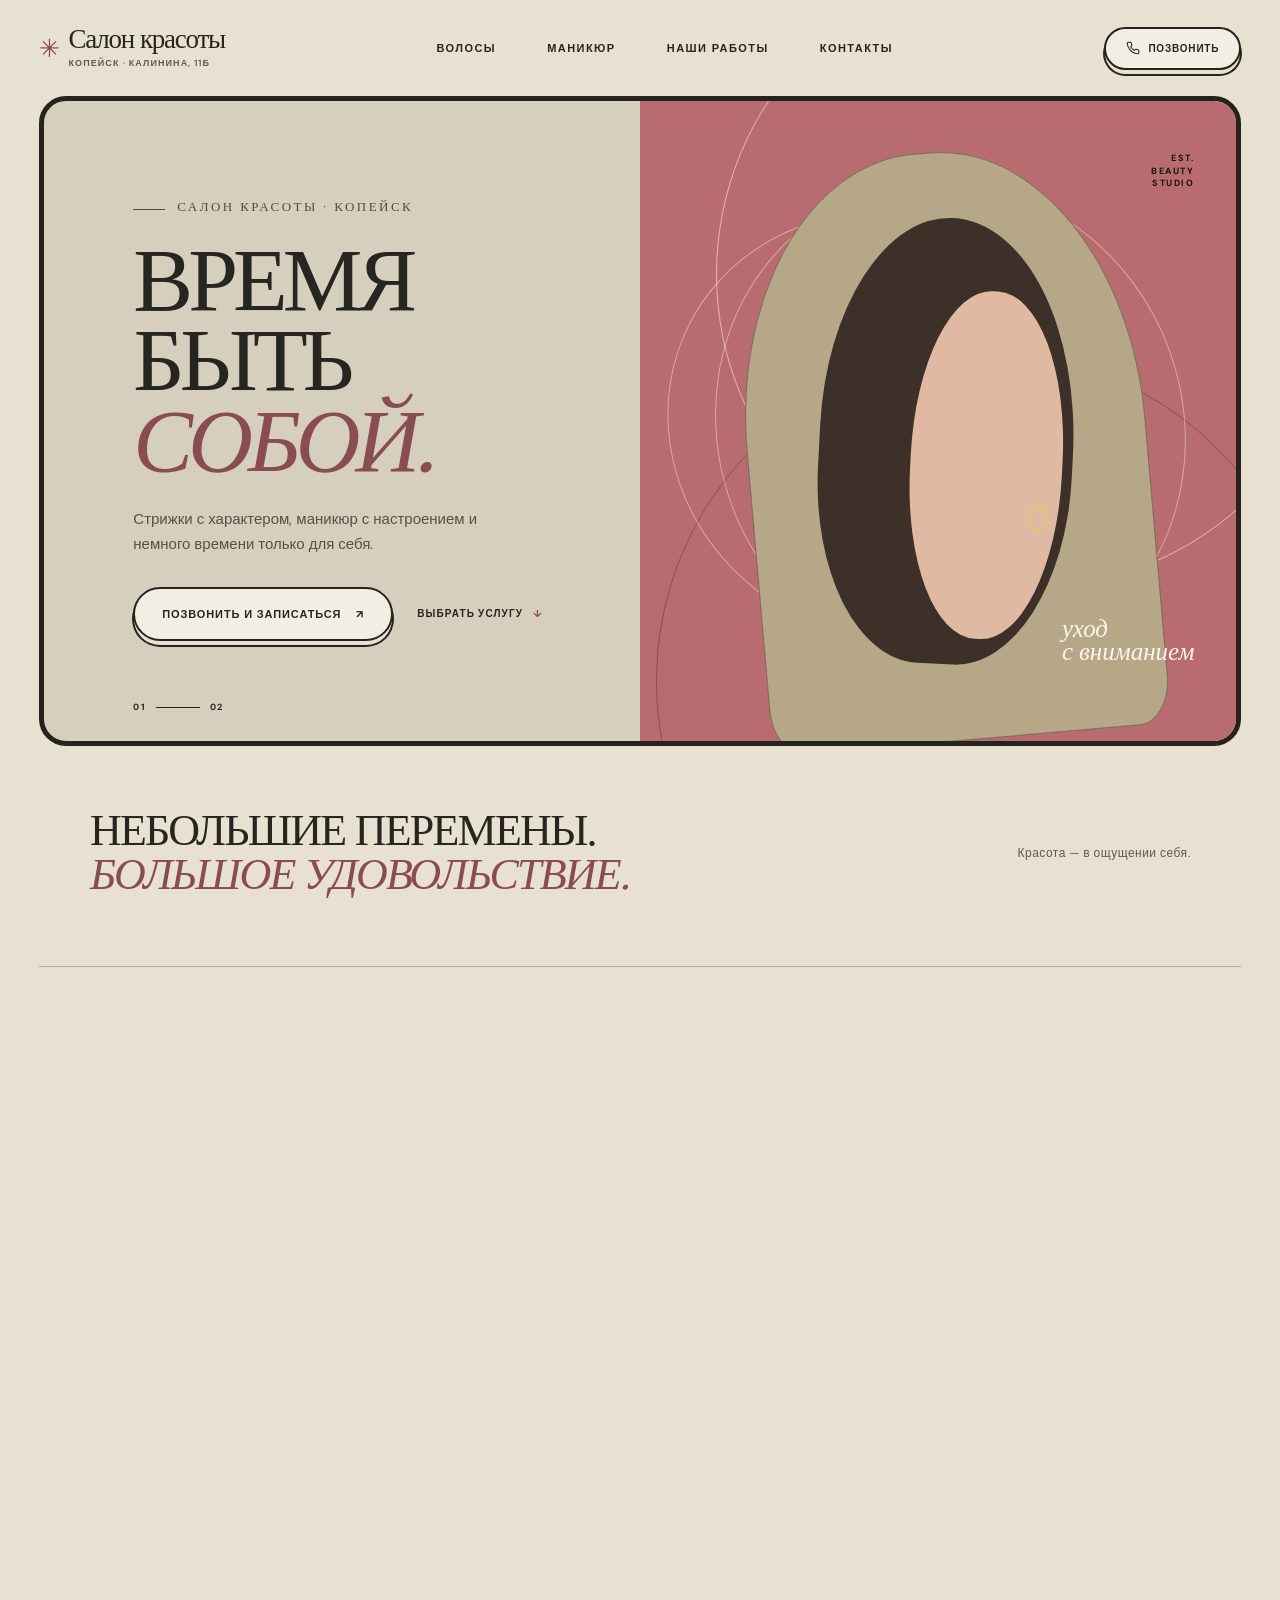
==== commit ab20915c: "Add files via upload" ====
--- a/index.html
+++ b/index.html
@@ -7,23 +7,26 @@
     <meta name="description" content="Салон красоты в Копейске на Калинина, 11Б: стрижки, окрашивание и маникюр. Ежедневно 10:00–19:00. Запись по телефону 8 902 618-16-42.">
     <meta name="theme-color" content="#e8e1d1">
     <meta name="format-detection" content="telephone=no">
+    <link rel="canonical" href="https://romanovegor1.github.io/beauty-salon/">
     <title>Салон красоты в Копейске — красота в деталях</title>
     <meta property="og:type" content="website">
     <meta property="og:locale" content="ru_RU">
     <meta property="og:site_name" content="Салон красоты в Копейске">
+    <meta property="og:url" content="https://romanovegor1.github.io/beauty-salon/">
     <meta property="og:title" content="Салон красоты в Копейске — красота в деталях">
     <meta property="og:description" content="Стрижки, окрашивание и маникюр на Калинина, 11Б в Копейске. Ежедневно 10:00–19:00. Запись по телефону 8 902 618-16-42.">
-    <meta property="og:image" content="og-image.png">
+    <meta property="og:image" content="https://romanovegor1.github.io/beauty-salon/og-image.png">
     <meta property="og:image:width" content="1200">
     <meta property="og:image:height" content="630">
     <meta property="og:image:alt" content="Салон красоты в Копейске: логотип, адрес и телефон">
     <meta name="twitter:card" content="summary_large_image">
     <meta name="twitter:title" content="Салон красоты в Копейске — красота в деталях">
     <meta name="twitter:description" content="Стрижки, окрашивание и маникюр на Калинина, 11Б в Копейске. Ежедневно 10:00–19:00. Запись по телефону 8 902 618-16-42.">
-    <meta name="twitter:image" content="og-image.png">
+    <meta name="twitter:image" content="https://romanovegor1.github.io/beauty-salon/og-image.png">
     <meta name="twitter:image:alt" content="Салон красоты в Копейске: логотип, адрес и телефон">
     <link rel="icon" href="favicon.svg" type="image/svg+xml">
     <link rel="icon" href="favicon.png" sizes="64x64" type="image/png">
+    <link rel="apple-touch-icon" href="apple-touch-icon.png" sizes="180x180">
     <link rel="preconnect" href="https://fonts.googleapis.com">
     <link rel="preconnect" href="https://fonts.gstatic.com" crossorigin>
     <link href="https://fonts.googleapis.com/css2?family=DM+Sans:wght@400;500;600;700&family=Goudy+Bookletter+1911&family=Sorts+Mill+Goudy:ital@0;1&display=swap" rel="stylesheet">
@@ -36,8 +39,9 @@
         "name": "Салон красоты в Копейске",
         "description": "Салон красоты на Калинина, 11Б в Копейске: стрижки, окрашивание и маникюр. Запись по телефону.",
         "telephone": "+79026181642",
-        "url": "/",
-        "image": "og-image.png",
+        "url": "https://romanovegor1.github.io/beauty-salon/",
+        "image": "https://romanovegor1.github.io/beauty-salon/og-image.png",
+        "sameAs": ["https://vk.ru/club201550318"],
         "priceRange": "₽₽",
         "areaServed": "Копейск",
         "address": {
@@ -92,7 +96,7 @@
     <main id="main" tabindex="-1">
       <section class="hero" aria-labelledby="hero-title">
         <div class="hero-copy">
-          <p class="eyebrow"><span class="eyebrow-line"></span> Пространство красоты · Копейск</p>
+          <p class="eyebrow"><span class="eyebrow-line"></span> Салон красоты · Копейск</p>
           <h1 id="hero-title">Время<br>быть <em>собой.</em></h1>
           <p class="hero-description">Стрижки с характером, маникюр с настроением и немного времени только для себя.</p>
           <div class="hero-actions">
@@ -111,10 +115,48 @@
       <section class="intro-strip" aria-label="О салоне"><p>Небольшие перемены.<br><em>Большое удовольствие.</em></p><span>Красота — в ощущении себя.</span></section>
 
       <section class="services-section" id="services" aria-labelledby="services-title">
-        <div class="section-heading"><div><p class="eyebrow"><span class="eyebrow-line"></span> Выберите своё</p><h2 id="services-title">Услуги <em>с заботой.</em></h2></div><p>Подробности, цены и всё важное о каждом направлении — на отдельных страницах.</p></div>
+        <div class="section-heading"><div><p class="eyebrow"><span class="eyebrow-line"></span> Выберите своё</p><h2 id="services-title">Услуги <em>с заботой.</em></h2></div><p>Подробности, цены и всё важное о каждом направлении — на отдельных страницах.</p><span class="swipe-hint" aria-hidden="true">Листайте вбок →</span></div>
         <div class="service-cards">
-          <a class="service-card hair-card" href="hair.html"><span class="card-number">01 / ВОЛОСЫ</span><span class="card-art hair-art" aria-hidden="true"><i></i><i></i><i></i></span><span class="card-bottom"><span><strong>Мастер волос</strong><small>Стрижки · цвет · укладка</small></span><b aria-hidden="true">↗︎</b></span></a>
-          <a class="service-card nails-card" href="nails.html"><span class="card-number">02 / НОГТИ</span><span class="card-art nails-art" aria-hidden="true"><i></i><i></i><i></i></span><span class="card-bottom"><span><strong>Мастер маникюра</strong><small>Уход · покрытие · дизайн</small></span><b aria-hidden="true">↗︎</b></span></a>
+          <a class="service-card hair-card" href="hair.html"><span class="card-number">01 / ВОЛОСЫ</span><span class="card-art" aria-hidden="true"><img src="images/hair-card.jpg" alt="" width="1261" height="841" loading="lazy" decoding="async"></span><span class="card-bottom"><span><strong>Мастер волос</strong><small>Стрижки · цвет · укладка</small></span><b aria-hidden="true">↗︎</b></span></a>
+          <a class="service-card nails-card" href="nails.html"><span class="card-number">02 / НОГТИ</span><span class="card-art" aria-hidden="true"><img src="images/nails-card.jpg" alt="" width="1100" height="733" loading="lazy" decoding="async"></span><span class="card-bottom"><span><strong>Мастер маникюра</strong><small>Уход · покрытие · дизайн</small></span><b aria-hidden="true">↗︎</b></span></a>
+        </div>
+      </section>
+
+      <section class="reviews-section" id="reviews" aria-labelledby="reviews-title">
+        <div class="section-heading">
+          <div><p class="eyebrow"><span class="eyebrow-line"></span> Отзывы</p><h2 id="reviews-title">Говорят <em>клиенты.</em></h2></div>
+          <p>Реальные отзывы с Яндекс.Карт. Остальные — в нашей группе ВКонтакте и на Яндекс.Картах.</p>
+          <span class="swipe-hint" aria-hidden="true">Листайте вбок →</span>
+        </div>
+        <div class="review-grid">
+          <article class="review-card">
+            <p class="review-stars" role="img" aria-label="Оценка 5 из 5"><span aria-hidden="true">★★★★★</span></p>
+            <blockquote><p>Стригусь тут третий год, всё классно, идеально, парикмахеры работают без ошибок, с уважением и принимают всегда. Советую эту парикмахерскую 👍</p></blockquote>
+            <div class="review-author">
+              <span class="review-avatar" aria-hidden="true">МД</span>
+              <span><strong>Максим Дорофеев</strong><small>Яндекс.Карты · 5,0</small></span>
+            </div>
+          </article>
+          <article class="review-card">
+            <p class="review-stars" role="img" aria-label="Оценка 5 из 5"><span aria-hidden="true">★★★★★</span></p>
+            <blockquote><p>Уютное место. Грамотные мастера. Приемлемые цены. Лучше записываться заранее. Рядом парковка.</p></blockquote>
+            <div class="review-author">
+              <span class="review-avatar" aria-hidden="true">ВН</span>
+              <span><strong>Виктория Никульникова</strong><small>Яндекс.Карты · 5,0</small></span>
+            </div>
+          </article>
+          <article class="review-card">
+            <p class="review-stars" role="img" aria-label="Оценка 5 из 5"><span aria-hidden="true">★★★★★</span></p>
+            <blockquote><p>Отличные мастера своего дела, рекомендую всем!!!</p></blockquote>
+            <div class="review-author">
+              <span class="review-avatar" aria-hidden="true">РР</span>
+              <span><strong>Регина Родионова</strong><small>Яндекс.Карты · 5,0</small></span>
+            </div>
+          </article>
+        </div>
+        <div class="review-links">
+          <a class="button" href="https://vk.ru/club201550318" target="_blank" rel="noopener"><svg class="vk-icon" viewBox="0 0 24 24" aria-hidden="true" focusable="false"><path d="M12.785 16.241s.288-.032.436-.194c.136-.148.132-.427.132-.427s-.02-1.304.576-1.496c.588-.19 1.341 1.26 2.14 1.818.605.422 1.064.33 1.064.33l2.137-.03s1.117-.07.587-.958c-.043-.072-.31-.662-1.596-1.872-1.346-1.266-1.166-1.06.455-3.25.987-1.33 1.382-2.145 1.258-2.493-.118-.332-.85-.244-.85-.244l-2.405.015s-.178-.025-.31.055c-.13.079-.213.26-.213.26s-.38 1.024-.887 1.895c-1.07 1.84-1.498 1.938-1.673 1.824-.407-.266-.305-1.07-.305-1.64 0-1.784.268-2.527-.522-2.72-.262-.064-.454-.106-1.123-.113-.858-.009-1.584.003-1.995.207-.273.136-.484.44-.356.457.16.02.521.098.713.36.247.337.238 1.094.238 1.094s.143 2.1-.333 2.36c-.326.18-.774-.19-1.736-1.887-.493-.863-.866-1.816-.866-1.816s-.072-.179-.2-.275c-.156-.116-.374-.153-.374-.153l-2.285.015s-.343.01-.469.16c-.112.134-.009.412-.009.412s1.79 4.246 3.817 6.386c1.858 1.96 3.968 1.831 3.968 1.831h.956Z"/></svg> Все отзывы во ВКонтакте</a>
+          <a class="contact-route" href="https://yandex.ru/maps/org/strizhka/48054939871/reviews" target="_blank" rel="noopener">Смотреть на Яндекс.Картах <span aria-hidden="true">↗︎</span></a>
         </div>
       </section>
 
@@ -161,7 +203,7 @@
           </div>
           <div class="contact-item">
             <span class="contact-label">ВКонтакте</span>
-            <a class="contact-route" href="https://vk.ru/club201550318" target="_blank" rel="noopener">Наша группа ВКонтакте <span aria-hidden="true">↗︎</span></a>
+            <a class="contact-route vk-link" href="https://vk.ru/club201550318" target="_blank" rel="noopener"><svg class="vk-icon" viewBox="0 0 24 24" aria-hidden="true" focusable="false"><path d="M12.785 16.241s.288-.032.436-.194c.136-.148.132-.427.132-.427s-.02-1.304.576-1.496c.588-.19 1.341 1.26 2.14 1.818.605.422 1.064.33 1.064.33l2.137-.03s1.117-.07.587-.958c-.043-.072-.31-.662-1.596-1.872-1.346-1.266-1.166-1.06.455-3.25.987-1.33 1.382-2.145 1.258-2.493-.118-.332-.85-.244-.85-.244l-2.405.015s-.178-.025-.31.055c-.13.079-.213.26-.213.26s-.38 1.024-.887 1.895c-1.07 1.84-1.498 1.938-1.673 1.824-.407-.266-.305-1.07-.305-1.64 0-1.784.268-2.527-.522-2.72-.262-.064-.454-.106-1.123-.113-.858-.009-1.584.003-1.995.207-.273.136-.484.44-.356.457.16.02.521.098.713.36.247.337.238 1.094.238 1.094s.143 2.1-.333 2.36c-.326.18-.774-.19-1.736-1.887-.493-.863-.866-1.816-.866-1.816s-.072-.179-.2-.275c-.156-.116-.374-.153-.374-.153l-2.285.015s-.343.01-.469.16c-.112.134-.009.412-.009.412s1.79 4.246 3.817 6.386c1.858 1.96 3.968 1.831 3.968 1.831h.956Z"/></svg> Наша группа ВКонтакте <span aria-hidden="true">↗︎</span></a>
           </div>
           <a class="button" href="tel:+79026181642">Позвонить <span aria-hidden="true">↗︎</span></a>
         </div>
@@ -190,7 +232,7 @@
         <p>г. Копейск, ул. Калинина, 11Б<br>(вход со двора)</p>
         <p class="footer-hours">Ежедневно 10:00–19:00</p>
         <a class="footer-map-link" href="https://yandex.ru/maps/?ll=61.6125%2C55.0975&amp;z=17&amp;pt=61.6125%2C55.0975%2Cpm2rdm" target="_blank" rel="noopener">Найти на карте ↗︎</a>
-        <a class="footer-map-link" href="https://vk.ru/club201550318" target="_blank" rel="noopener">ВКонтакте ↗︎</a>
+        <a class="footer-map-link footer-vk" href="https://vk.ru/club201550318" target="_blank" rel="noopener"><svg class="vk-icon" viewBox="0 0 24 24" aria-hidden="true" focusable="false"><path d="M12.785 16.241s.288-.032.436-.194c.136-.148.132-.427.132-.427s-.02-1.304.576-1.496c.588-.19 1.341 1.26 2.14 1.818.605.422 1.064.33 1.064.33l2.137-.03s1.117-.07.587-.958c-.043-.072-.31-.662-1.596-1.872-1.346-1.266-1.166-1.06.455-3.25.987-1.33 1.382-2.145 1.258-2.493-.118-.332-.85-.244-.85-.244l-2.405.015s-.178-.025-.31.055c-.13.079-.213.26-.213.26s-.38 1.024-.887 1.895c-1.07 1.84-1.498 1.938-1.673 1.824-.407-.266-.305-1.07-.305-1.64 0-1.784.268-2.527-.522-2.72-.262-.064-.454-.106-1.123-.113-.858-.009-1.584.003-1.995.207-.273.136-.484.44-.356.457.16.02.521.098.713.36.247.337.238 1.094.238 1.094s.143 2.1-.333 2.36c-.326.18-.774-.19-1.736-1.887-.493-.863-.866-1.816-.866-1.816s-.072-.179-.2-.275c-.156-.116-.374-.153-.374-.153l-2.285.015s-.343.01-.469.16c-.112.134-.009.412-.009.412s1.79 4.246 3.817 6.386c1.858 1.96 3.968 1.831 3.968 1.831h.956Z"/></svg> ВКонтакте ↗︎</a>
       </div>
       <small class="copyright">Красота в деталях.</small>
     </footer>
--- a/style.css
+++ b/style.css
@@ -29,17 +29,18 @@
 .skip-link { position: fixed; z-index: 100; top: 12px; left: 12px; padding: 14px 20px; border: 2px solid var(--line); border-radius: 999px; background: var(--paper-light); color: var(--ink); box-shadow: 0 6px 18px rgb(39 37 31 / 18%); font: 700 11px/1 var(--body); letter-spacing: .08em; text-decoration: none; text-transform: uppercase; transform: translateY(-180%); transition: transform .22s ease; }
 .skip-link:focus { transform: translateY(0); }
 main:focus { outline: none; }
+main:focus-visible { outline: 3px solid var(--rose-dark); outline-offset: 4px; border-radius: 4px; }
 
 .site-header, main, .site-footer { width: min(1320px, calc(100% - 2 * var(--frame) - 48px)); margin-inline: auto; }
 .site-header { position: sticky; top: 0; z-index: 60; min-height: 96px; display: flex; align-items: center; justify-content: space-between; gap: 24px; }
-.site-header::before { position: absolute; z-index: -1; inset: 0 -16px; border: 1px solid rgb(39 37 31 / 0%); border-radius: 0 0 22px 22px; background: rgb(232 225 209 / 0%); box-shadow: 0 10px 30px rgb(39 37 31 / 0%); backdrop-filter: blur(0); content: ""; pointer-events: none; transition: background .35s ease, border-color .35s ease, box-shadow .35s ease, backdrop-filter .35s ease; }
-.site-header.is-scrolled::before { border-color: rgb(39 37 31 / 14%); background: rgb(232 225 209 / 92%); box-shadow: 0 10px 30px rgb(39 37 31 / 9%); backdrop-filter: blur(14px); }
+.site-header::before { position: absolute; z-index: -1; inset: 0 -16px; border: 1px solid rgb(39 37 31 / 0%); border-radius: 0 0 22px 22px; background: rgb(232 225 209 / 0%); box-shadow: 0 10px 30px rgb(39 37 31 / 0%); -webkit-backdrop-filter: blur(0); backdrop-filter: blur(0); content: ""; pointer-events: none; transition: background .35s ease, border-color .35s ease, box-shadow .35s ease, backdrop-filter .35s ease; }
+.site-header.is-scrolled::before { border-color: rgb(39 37 31 / 14%); background: rgb(232 225 209 / 92%); box-shadow: 0 10px 30px rgb(39 37 31 / 9%); -webkit-backdrop-filter: blur(14px); backdrop-filter: blur(14px); }
 .site-header .brand { transform-origin: left center; transition: transform .35s ease; }
 .site-header.is-scrolled .brand { transform: scale(.95); }
 .scroll-progress { position: absolute; z-index: 2; right: -16px; bottom: 0; left: -16px; height: 2px; border-radius: 2px; transform: scaleX(0); transform-origin: left center; background: var(--rose-dark); opacity: 0; pointer-events: none; transition: opacity .3s ease; }
 .site-header.is-scrolled .scroll-progress { opacity: 1; }
-.brand { display: inline-flex; align-items: center; gap: 10px; color: var(--ink); text-decoration: none; font: 400 25px/0.95 var(--serif); letter-spacing: -.045em; white-space: nowrap; }
-.brand-mark { font: 23px/1 var(--body); color: var(--rose-dark); }
+.brand { display: inline-flex; align-items: center; gap: 10px; color: var(--ink); text-decoration: none; font: 400 27px/0.95 var(--serif); letter-spacing: -.045em; white-space: nowrap; }
+.brand-mark { font: 25px/1 var(--body); color: var(--rose-dark); }
 .brand small { display: block; margin-top: 7px; color: var(--muted); font: 600 9px/1.1 var(--body); letter-spacing: .12em; text-transform: uppercase; }
 .main-nav { display: flex; align-items: center; gap: clamp(18px, 4vw, 54px); }
 .main-nav a { position: relative; padding: 8px 0; color: var(--ink); font-size: 11px; font-weight: 700; letter-spacing: .13em; text-decoration: none; text-transform: uppercase; }
@@ -48,6 +49,7 @@
 .button { display: inline-flex; align-items: center; justify-content: center; gap: 15px; min-height: 54px; padding: 0 27px; border: 2px solid var(--line); border-radius: 999px; color: var(--ink); background: var(--paper-light); box-shadow: 0 5px 0 -1px var(--paper), 0 5px 0 1px var(--line); font-size: 11px; font-weight: 700; letter-spacing: .08em; text-decoration: none; text-transform: uppercase; transition: transform .22s ease, box-shadow .22s ease, background .22s ease; }
 .button:hover { transform: translateY(3px); box-shadow: 0 2px 0 -1px var(--paper), 0 2px 0 1px var(--line); background: #fffaf0; }
 .button:focus-visible, a:focus-visible, button:focus-visible { outline: 3px solid var(--rose); outline-offset: 5px; }
+.service-cards:focus-visible, .review-grid:focus-visible, .works-grid:focus-visible { outline: 3px solid var(--rose); outline-offset: 4px; }
 .button-small { min-height: 43px; padding-inline: 20px; font-size: 10px; }
 .header-call { flex: 0 0 auto; gap: 8px; }
 .header-call svg, .header-map svg { width: 14px; height: 14px; }
@@ -61,11 +63,12 @@
 
 .hero { position: relative; display: grid; grid-template-columns: 1fr 1fr; min-height: min(650px, calc(100svh - 135px)); overflow: hidden; border: 5px solid var(--line); border-radius: 27px; background: #d6cfbd; isolation: isolate; }
 .hero-copy { position: relative; z-index: 2; display: flex; flex-direction: column; align-items: flex-start; justify-content: center; padding: clamp(38px, 7vw, 100px); }
+.hero .eyebrow { color: #4c503d; }
 .eyebrow { display: flex; align-items: center; gap: 12px; margin: 0 0 24px; color: var(--olive); font: 400 13px/1.2 "Sorts Mill Goudy", Georgia, serif; letter-spacing: .19em; text-transform: uppercase; }
 .eyebrow-line { display: inline-block; width: 32px; height: 1px; background: currentColor; }
 h1, h2 { margin: 0; font: 400 clamp(48px, 7vw, 92px)/.9 var(--serif); letter-spacing: -.055em; text-transform: uppercase; }
 h1 em, h2 em, .intro-strip em { color: var(--rose-dark); font-weight: 400; }
-.hero-description { max-width: 370px; margin: 24px 0 29px; color: #5f594d; font-size: 15px; line-height: 1.7; }
+.hero-description { max-width: 370px; margin: 24px 0 29px; color: #565145; font-size: 15px; line-height: 1.7; }
 .hero-actions { display: flex; align-items: center; flex-wrap: wrap; gap: 24px; }
 .text-link { color: var(--ink); font-size: 10px; font-weight: 700; letter-spacing: .11em; text-decoration: none; text-transform: uppercase; }
 .text-link span { margin-left: 7px; color: var(--rose-dark); }
@@ -85,6 +88,7 @@
 .art-caption, .art-stamp { position: absolute; z-index: 3; color: #fff5e8; font: italic 25px/.92 var(--serif); }
 .art-caption { right: 7%; bottom: 12%; }
 .art-stamp { top: 8%; right: 7%; font: 700 9px/1.4 var(--body); letter-spacing: .17em; text-align: right; }
+.art-stamp { color: #17130f; }
 
 .intro-strip { display: flex; align-items: center; justify-content: space-between; gap: 30px; padding: 63px 4vw 69px; border-bottom: 1px solid rgb(39 37 31 / 27%); }
 .intro-strip p { margin: 0; font: 400 clamp(24px, 3.6vw, 44px)/1 var(--serif); letter-spacing: -.04em; text-transform: uppercase; }
@@ -94,13 +98,16 @@
 .section-heading .eyebrow { margin-bottom: 17px; }
 .section-heading h2 { font-size: clamp(42px, 6vw, 72px); }
 .section-heading > p { max-width: 330px; margin: 0 0 4px; color: var(--muted); font-size: 13px; line-height: 1.7; }
+.swipe-hint { display: none; }
 .service-cards { display: grid; grid-template-columns: repeat(2, 1fr); gap: 22px; }
 .service-card { position: relative; display: flex; min-height: 410px; flex-direction: column; justify-content: space-between; overflow: hidden; padding: 24px; border: 1px solid rgb(39 37 31 / 50%); border-radius: 5px; text-decoration: none; transition: transform .25s ease; }
 .service-card:hover { transform: translateY(-5px); }
 .hair-card { background: #d5cdb9; }
 .nails-card { background: #d9b8ad; }
-.card-number { z-index: 1; font-size: 9px; font-weight: 700; letter-spacing: .17em; }
+.card-number { z-index: 1; align-self: flex-start; padding: 6px 11px; border-radius: 999px; background: rgb(243 238 227 / 90%); font-size: 9px; font-weight: 700; letter-spacing: .17em; }
 .card-art { position: absolute; inset: 0; display: grid; place-items: center; overflow: hidden; }
+.card-art img { position: absolute; inset: 0; width: 100%; height: 100%; object-fit: cover; transition: transform .5s ease; }
+.service-card:hover .card-art img { transform: scale(1.04); }
 .hair-art i { position: absolute; width: 41%; height: 91%; border: 1px solid rgb(39 37 31 / 62%); border-radius: 50% 50% 45% 45%; transform: rotate(var(--turn, -12deg)); }
 .hair-art i:nth-child(1) { --turn: -25deg; background: rgb(120 74 62 / 30%); }
 .hair-art i:nth-child(2) { --turn: 5deg; width: 34%; }
@@ -113,6 +120,21 @@
 .card-bottom strong { display: block; font: 400 28px/1 var(--serif); letter-spacing: -.04em; }
 .card-bottom small { display: block; margin-top: 7px; color: var(--muted); font-size: 10px; letter-spacing: .08em; text-transform: uppercase; }
 .card-bottom b { font-size: 23px; font-weight: 400; }
+.vk-icon { width: 15px; height: 15px; flex: 0 0 auto; fill: currentColor; }
+.vk-link, .footer-vk { display: inline-flex; align-items: center; gap: 7px; }
+
+.reviews-section { padding: 86px 0 100px; }
+.review-grid { display: grid; grid-template-columns: repeat(3, 1fr); gap: 18px; }
+.review-card { display: flex; flex-direction: column; gap: 18px; padding: 26px; border: 1px solid rgb(39 37 31 / 32%); border-radius: 5px; background: var(--paper-light); }
+.review-stars { margin: 0; color: var(--rose-dark); font-size: 15px; letter-spacing: .22em; }
+.review-card blockquote { margin: 0; }
+.review-card blockquote p { margin: 0; font: italic 400 19px/1.5 var(--serif); letter-spacing: -.01em; }
+.review-author { display: flex; align-items: center; gap: 12px; margin-top: auto; }
+.review-avatar { display: grid; width: 42px; height: 42px; flex: 0 0 auto; place-items: center; border-radius: 50%; color: var(--paper-light); background: var(--olive); font-size: 12px; font-weight: 700; letter-spacing: .04em; }
+.review-author strong { display: block; font-size: 12px; }
+.review-author small { display: block; margin-top: 3px; color: var(--muted); font-size: 9px; letter-spacing: .06em; text-transform: uppercase; }
+.review-links { display: flex; align-items: center; flex-wrap: wrap; gap: 14px 22px; margin-top: 26px; }
+.review-links .contact-route { margin-top: 0; }
 .visit-banner { position: relative; overflow: hidden; padding: 70px clamp(28px, 8vw, 100px); color: var(--paper-light); background: var(--ink); }
 .visit-banner::after { position: absolute; top: -94%; right: 2%; width: 47%; aspect-ratio: 1; border: 1px solid rgb(243 238 227 / 20%); border-radius: 50%; content: ""; }
 .visit-banner .eyebrow { color: #d5c694; }
@@ -156,7 +178,8 @@
 .page-hero { position: relative; min-height: 430px; overflow: hidden; padding: clamp(36px, 7vw, 80px); border: 5px solid var(--line); background: #d6cfbd; isolation: isolate; }
 .page-hero > :not(.page-art) { position: relative; z-index: 2; }
 .page-hero h1 { max-width: 650px; font-size: clamp(52px, 7vw, 88px); }
-.page-hero > p:not(.eyebrow) { max-width: 430px; margin: 20px 0 27px; color: var(--muted); font-size: 14px; line-height: 1.7; }
+.page-hero > p:not(.eyebrow) { max-width: 430px; margin: 20px 0 27px; color: #565145; font-size: 14px; line-height: 1.7; }
+.page-hero .eyebrow { color: #4c503d; }
 .page-art { position: absolute; z-index: 1; top: 0; right: 0; width: 42%; height: 100%; overflow: hidden; background: var(--rose); }
 .page-art::before, .page-art::after { position: absolute; border: 1px solid rgb(243 238 227 / 48%); border-radius: 50%; content: ""; }
 .page-art::before { inset: 7% -20% -22% 6%; }
@@ -179,11 +202,11 @@
 .next-service { display: flex; justify-content: flex-end; padding-top: 56px; }
 .next-service a { font: 400 25px/1 var(--serif); text-decoration: none; }
 .next-service span { margin-inline: 8px; color: var(--rose-dark); }
-.gallery-placeholder { position: relative; min-height: 320px; margin-top: 65px; padding: 50px; overflow: hidden; background: var(--paper-light); }
-.gallery-placeholder h2 { font-size: clamp(40px, 6vw, 64px); }
-.gallery-placeholder > p:not(.eyebrow) { max-width: 420px; color: var(--muted); line-height: 1.7; }
-.gallery-swatch { position: absolute; top: -27%; right: 7%; display: grid; width: 300px; aspect-ratio: 1; place-items: center; border: 1px solid rgb(39 37 31 / 35%); border-radius: 50%; background: #d7b7ac; }
-.gallery-swatch span { color: #f3eee3; font-size: 100px; }
+.works-gallery { padding: 76px 0 0; }
+.works-grid { display: grid; grid-template-columns: repeat(3, 1fr); gap: 18px; }
+.works-grid figure { margin: 0; }
+.works-grid img { display: block; width: 100%; height: auto; aspect-ratio: 3 / 4; object-fit: cover; border: 1px solid rgb(39 37 31 / 35%); background: #d6cfbd; }
+.works-grid figcaption { margin-top: 11px; color: var(--muted); font-size: 11px; letter-spacing: .02em; }
 
 @media (min-width: 1600px) {
   html { scroll-padding-top: 124px; }
@@ -212,11 +235,11 @@
   .contact-copy h2 { font-size: clamp(50px, 4.2vw, 76px); }
   .contact-map, .contact-map iframe { min-height: 520px; }
   .page-hero h1 { font-size: clamp(72px, 5.2vw, 104px); }
-  .gallery-placeholder h2 { font-size: clamp(52px, 4.6vw, 80px); }
+  .reviews-section { padding: 100px 0 116px; }
+  .works-gallery { padding-top: 96px; }
   .price-list li { padding-block: 20px; font-size: 15px; }
   .price-list strong { font-size: 14px; }
   .site-footer { padding-block: 56px; }
-  .gallery-placeholder { padding: 64px; }
 }
 
 @media (min-width: 2200px) {
@@ -227,7 +250,6 @@
   .section-heading h2 { font-size: clamp(64px, 4.4vw, 96px); }
   .contact-copy h2 { font-size: clamp(62px, 4.4vw, 94px); }
   .page-hero h1 { font-size: clamp(88px, 5.4vw, 126px); }
-  .gallery-placeholder h2 { font-size: clamp(64px, 4.8vw, 96px); }
   .hero { min-height: min(900px, calc(100svh - 170px)); }
   .hero-illustration { min-height: 640px; }
   .service-card { min-height: 540px; }
@@ -238,6 +260,10 @@
   .site-header, main, .site-footer { width: min(2160px, calc(100% - 2 * var(--frame) - 96px)); }
   h1, h2 { font-size: clamp(110px, 5.2vw, 156px); }
   .hero { min-height: min(1000px, calc(100svh - 190px)); }
+}
+
+@media (max-width: 1000px) {
+  .hero-index { position: static; margin-top: 24px; }
 }
 
 @media (min-width: 801px) and (max-width: 900px) {
@@ -285,6 +311,10 @@
   .contact-section { grid-template-columns: 1fr; gap: 36px; padding: 60px 0 70px; }
   .contact-copy h2 { font-size: clamp(42px, 7vw, 60px); }
   .contact-map, .contact-map iframe { min-height: 380px; }
+
+  .reviews-section { padding: 60px 0 70px; }
+  .review-grid { grid-template-columns: 1fr; }
+  .works-grid { grid-template-columns: repeat(2, 1fr); }
 }
 
 @media (max-width: 580px) {
@@ -300,79 +330,93 @@
   .header-actions .button svg { width: 14px; height: 14px; }
 
   .hero { grid-template-columns: 1fr; min-height: 0; border-width: 4px; border-radius: 20px; }
-  .hero-copy { min-height: 0; padding: 30px 22px 24px; }
-  .hero h1 { font-size: clamp(44px, 13vw, 60px); }
-  .eyebrow { margin-bottom: 18px; font-size: 10px; letter-spacing: .14em; }
-  .hero-description { max-width: 100%; margin: 16px 0 22px; font-size: 13.5px; line-height: 1.65; }
-  .hero-actions { align-items: stretch; flex-direction: column; gap: 12px; }
+  .hero-copy { min-height: 0; padding: 26px 20px 20px; }
+  .hero h1 { font-size: clamp(38px, 11.5vw, 50px); }
+  .eyebrow { margin-bottom: 14px; font-size: 9.5px; letter-spacing: .13em; }
+  .hero-description { max-width: 100%; margin: 14px 0 18px; font-size: 13px; line-height: 1.6; }
+  .hero-actions { align-items: stretch; flex-direction: column; gap: 10px; }
   .hero-actions .button { width: 100%; }
   .hero-actions .text-link { padding: 8px; text-align: center; }
-  .hero-index { position: static; margin-top: 18px; }
-  .hero-illustration { min-height: 190px; }
-  .portrait-shape { inset: 2% 27% -16% 27%; }
-  .art-caption { font-size: 19px; }
-  .art-stamp { font-size: 8px; }
-
-  .intro-strip { align-items: flex-start; flex-direction: column; gap: 12px; padding: 36px 2px; }
-  .intro-strip p { font-size: clamp(26px, 8.2vw, 32px); }
-  .intro-strip > span { font-size: 11px; }
-  .services-section { padding: 52px 0 58px; }
-  .section-heading { align-items: flex-start; flex-direction: column; gap: 14px; margin-bottom: 22px; }
-  .section-heading h2 { font-size: clamp(38px, 11vw, 46px); }
-  .section-heading > p { max-width: 100%; font-size: 12px; }
-  .service-cards { grid-template-columns: 1fr; gap: 12px; }
-  .service-card { min-height: 300px; padding: 20px; }
-  .card-bottom { padding: 15px; }
-  .card-bottom strong { font-size: 25px; }
+  .hero-index { position: static; margin-top: 14px; }
+  .hero-illustration { min-height: 168px; }
+  .portrait-shape { inset: 4% 29% -16% 29%; }
+  .art-caption { top: auto; right: auto; bottom: 10%; left: 7%; font-size: 16px; }
+  .art-stamp { font-size: 7px; }
+
+  .intro-strip { align-items: flex-start; flex-direction: column; gap: 8px; padding: 26px 2px; }
+  .intro-strip p { font-size: clamp(24px, 7.6vw, 30px); }
+  .intro-strip > span { font-size: 10.5px; }
+  .services-section { padding: 38px 0 40px; }
+  .section-heading { align-items: flex-start; flex-direction: column; gap: 10px; margin-bottom: 18px; }
+  .section-heading h2 { font-size: clamp(34px, 10vw, 42px); }
+  .section-heading > p { max-width: 100%; font-size: 12px; line-height: 1.6; }
+  .swipe-hint { display: inline-flex; align-items: center; gap: 6px; color: var(--rose-dark); font-size: 9px; font-weight: 700; letter-spacing: .12em; text-transform: uppercase; }
+  .service-cards { grid-template-columns: none; gap: 12px; }
+  .service-card { min-height: 270px; padding: 18px; }
+  .card-bottom { padding: 14px; }
+  .card-bottom strong { font-size: 23px; }
   .card-bottom small { font-size: 9px; }
-  .visit-banner { padding: 44px 24px; }
-  .visit-banner h2 { margin-bottom: 28px; font-size: clamp(40px, 12vw, 52px); }
+  .visit-banner { padding: 38px 20px; }
+  .visit-banner h2 { margin-bottom: 24px; font-size: clamp(36px, 11vw, 48px); }
   .visit-banner .button { width: 100%; }
 
-  .contact-section { gap: 30px; padding: 50px 0 58px; }
-  .contact-copy h2 { margin-bottom: 16px; font-size: clamp(36px, 11vw, 48px); }
-  .contact-note { margin-bottom: 20px; font-size: 12.5px; }
-  .contact-item { padding: 14px 0; }
-  .contact-item:last-of-type { margin-bottom: 24px; }
-  .contact-phone { font-size: clamp(23px, 7vw, 28px); }
-  .copy-button { min-height: 40px; gap: 6px; padding: 0 10px; font-size: 8px; }
+  .contact-section { gap: 24px; padding: 38px 0 42px; }
+  .contact-copy h2 { margin-bottom: 14px; font-size: clamp(32px, 10vw, 42px); }
+  .contact-note { margin-bottom: 16px; font-size: 12.5px; }
+  .contact-item { padding: 12px 0; }
+  .contact-item:last-of-type { margin-bottom: 18px; }
+  .contact-phone { font-size: clamp(22px, 6.8vw, 27px); }
+  .contact-route { display: inline-flex; align-items: center; min-height: 44px; margin-top: 2px; }
+  .copy-button { min-height: 44px; gap: 6px; padding: 0 12px; font-size: 8px; }
   .copy-button svg { width: 13px; height: 13px; }
   .contact-copy > .button { width: 100%; }
-  .contact-map, .contact-map iframe { min-height: 300px; }
-  .contact-map iframe { pointer-events: auto; }
-  .map-overlay { display: none; }
-  .map-link { z-index: 2; right: 10px; bottom: 10px; left: 10px; min-height: 46px; font-size: 8px; }
-
-  .site-footer { grid-template-columns: 1fr; gap: 0; padding-block: 36px 28px; }
-  .footer-brand { grid-column: auto; margin-bottom: 24px; font-size: 21px; }
-  .footer-contact { padding: 16px 0; border-top: 1px solid rgb(39 37 31 / 18%); }
-  .footer-contact span { margin-bottom: 7px; }
+  .contact-map { display: none; }
+
+  .site-footer { grid-template-columns: 1fr; gap: 0; padding-block: 28px calc(22px + env(safe-area-inset-bottom)); }
+  .footer-brand { grid-column: auto; margin-bottom: 18px; font-size: 21px; }
+  .footer-contact { padding: 12px 0; border-top: 1px solid rgb(39 37 31 / 18%); }
+  .footer-contact span { margin-bottom: 6px; }
   .footer-contact a, .footer-contact p { font-size: 13px; }
   .footer-phone { font-size: 16px; }
-  .footer-map-link { margin-top: 9px; font-size: 9px; }
-  .copyright { grid-column: auto; width: 100%; margin-top: 18px; padding-top: 16px; border-top: 1px solid rgb(39 37 31 / 18%); }
-
-  .inner-page { padding-bottom: 50px; }
-  .page-hero { min-height: 0; padding: 30px 22px 210px; border-width: 4px; }
-  .page-hero h1 { font-size: clamp(36px, 12vw, 54px); }
-  .page-hero > p:not(.eyebrow) { margin: 16px 0 22px; font-size: 13px; }
+  .footer-map-link { display: inline-flex; align-items: center; min-height: 40px; margin-top: 4px; font-size: 9px; }
+  .copyright { grid-column: auto; width: 100%; margin-top: 12px; padding-top: 14px; border-top: 1px solid rgb(39 37 31 / 18%); }
+
+  .inner-page { padding-bottom: 42px; }
+  .page-hero { min-height: 0; padding: 26px 20px 180px; border-width: 4px; }
+  .page-hero h1 { font-size: clamp(32px, 11vw, 48px); }
+  .page-hero > p:not(.eyebrow) { margin: 14px 0 18px; font-size: 13px; }
   .page-hero .button { width: 100%; }
-  .page-art { top: auto; bottom: 0; width: 100%; height: 190px; }
+  .page-art { top: auto; bottom: 0; width: 100%; height: 168px; }
   .hair-page-art span { left: 36%; }
   .nails-page-art span { left: 36%; }
-  .price-section { padding-top: 50px; }
-  .price-section .section-heading { gap: 12px; }
-  .price-list { margin-bottom: 26px; }
-  .price-list li { align-items: baseline; gap: 14px; padding: 14px 2px; font-size: 13px; line-height: 1.45; }
+  .price-section { padding-top: 40px; }
+  .price-section .section-heading { gap: 10px; }
+  .price-list { margin-bottom: 22px; }
+  .price-list li { align-items: baseline; gap: 14px; padding: 12px 2px; font-size: 13px; line-height: 1.45; }
   .price-list strong { font-size: 12px; white-space: nowrap; }
   .price-section > .button { width: 100%; max-width: 100%; padding-inline: 14px; font-size: 9px; }
-  .next-service { justify-content: flex-start; padding-top: 36px; }
-  .next-service a { font-size: 21px; }
-  .gallery-placeholder { min-height: 0; margin-top: 45px; padding: 32px 22px 205px; }
-  .gallery-placeholder h2 { font-size: clamp(34px, 10vw, 44px); }
-  .gallery-placeholder > p:not(.eyebrow) { font-size: 13px; }
-  .gallery-swatch { top: auto; right: -6%; bottom: -22%; width: 190px; }
-  .gallery-swatch span { font-size: 70px; }
+  .next-service { justify-content: flex-start; padding-top: 30px; }
+  .next-service a { font-size: 20px; }
+  .reviews-section { padding: 38px 0 44px; }
+  .review-grid { gap: 12px; }
+  .review-card { padding: 20px; }
+  .review-card blockquote p { font-size: 16.5px; }
+  .review-links { margin-top: 18px; }
+  .review-links .button { width: 100%; }
+  .review-links .contact-route { min-height: 44px; }
+  .works-gallery { padding-top: 36px; }
+  .works-grid { gap: 12px; }
+
+  .service-cards,
+  .review-grid,
+  .works-grid { display: flex; flex-wrap: nowrap; align-items: stretch; margin-inline: -6px; padding: 2px 6px 8px; overflow-x: auto; overscroll-behavior-x: contain; scroll-snap-type: x mandatory; scroll-padding-inline: 6px; -webkit-overflow-scrolling: touch; scrollbar-width: none; }
+  .service-cards::-webkit-scrollbar,
+  .review-grid::-webkit-scrollbar,
+  .works-grid::-webkit-scrollbar { display: none; }
+  .service-cards > *,
+  .review-grid > *,
+  .works-grid > * { flex: 0 0 86%; scroll-snap-align: start; }
+  .works-grid > * { flex-basis: 78%; }
 
   .visit-flower { display: none; }
 }
@@ -380,10 +424,13 @@
 @media (max-width: 380px) {
   .brand { font-size: 17px; }
   .menu-toggle { width: 42px; height: 42px; }
-  .hero h1 { font-size: 42px; }
-  .hero-illustration { min-height: 170px; }
-  .page-hero { padding-bottom: 190px; }
-  .page-art { height: 170px; }
+  .hero h1 { font-size: 38px; }
+  .hero-actions .button, .page-hero .button, .contact-copy > .button { gap: 8px; padding-inline: 14px; font-size: 9.5px; letter-spacing: .06em; }
+  .hero-illustration { min-height: 154px; }
+  .service-card { min-height: 250px; }
+  .review-card { padding: 18px; }
+  .page-hero { padding-bottom: 170px; }
+  .page-art { height: 154px; }
   .copy-button { padding-inline: 8px; font-size: 7.5px; }
 }
 
@@ -397,21 +444,23 @@
   .main-nav a { min-height: 42px; font-size: 10px; }
   .header-actions .button { min-height: 44px; gap: 5px; padding-inline: 6px; font-size: 9px; }
   .header-actions .button svg { width: 12px; height: 12px; }
-  .hero-copy { padding: 26px 18px 22px; }
-  .hero h1 { font-size: clamp(36px, 12vw, 44px); }
-  .hero-description { font-size: 13px; }
+  .hero-copy { padding: 24px 16px 20px; }
+  .hero h1 { font-size: clamp(34px, 11.5vw, 40px); }
+  .hero-description { font-size: 12.5px; }
   .hero-index { font-size: 8px; }
-  .intro-strip p { font-size: 25px; }
-  .section-heading h2 { font-size: clamp(32px, 10.5vw, 40px); }
-  .contact-copy h2 { font-size: clamp(32px, 10.5vw, 42px); }
-  .contact-phone { font-size: 21px; }
+  .hero-illustration { min-height: 148px; }
+  .intro-strip p { font-size: 23px; }
+  .section-heading h2 { font-size: clamp(30px, 10vw, 36px); }
+  .contact-copy h2 { font-size: clamp(30px, 10vw, 38px); }
+  .contact-phone { font-size: 20px; }
   .copy-button { padding-inline: 7px; font-size: 7px; }
   .copy-button svg { width: 12px; height: 12px; }
   .price-list li { gap: 10px; font-size: 12px; }
   .price-list strong { font-size: 11px; }
-  .page-hero { padding: 26px 18px 190px; }
-  .page-hero h1 { font-size: clamp(32px, 11vw, 44px); }
-  .visit-banner { padding: 38px 18px; }
+  .page-hero { padding: 24px 16px 160px; }
+  .page-hero h1 { font-size: clamp(30px, 10.5vw, 40px); }
+  .page-art { height: 144px; }
+  .visit-banner { padding: 34px 16px; }
   .visit-banner h2 { font-size: clamp(34px, 11vw, 44px); }
   .map-link { font-size: 7px; }
 }
